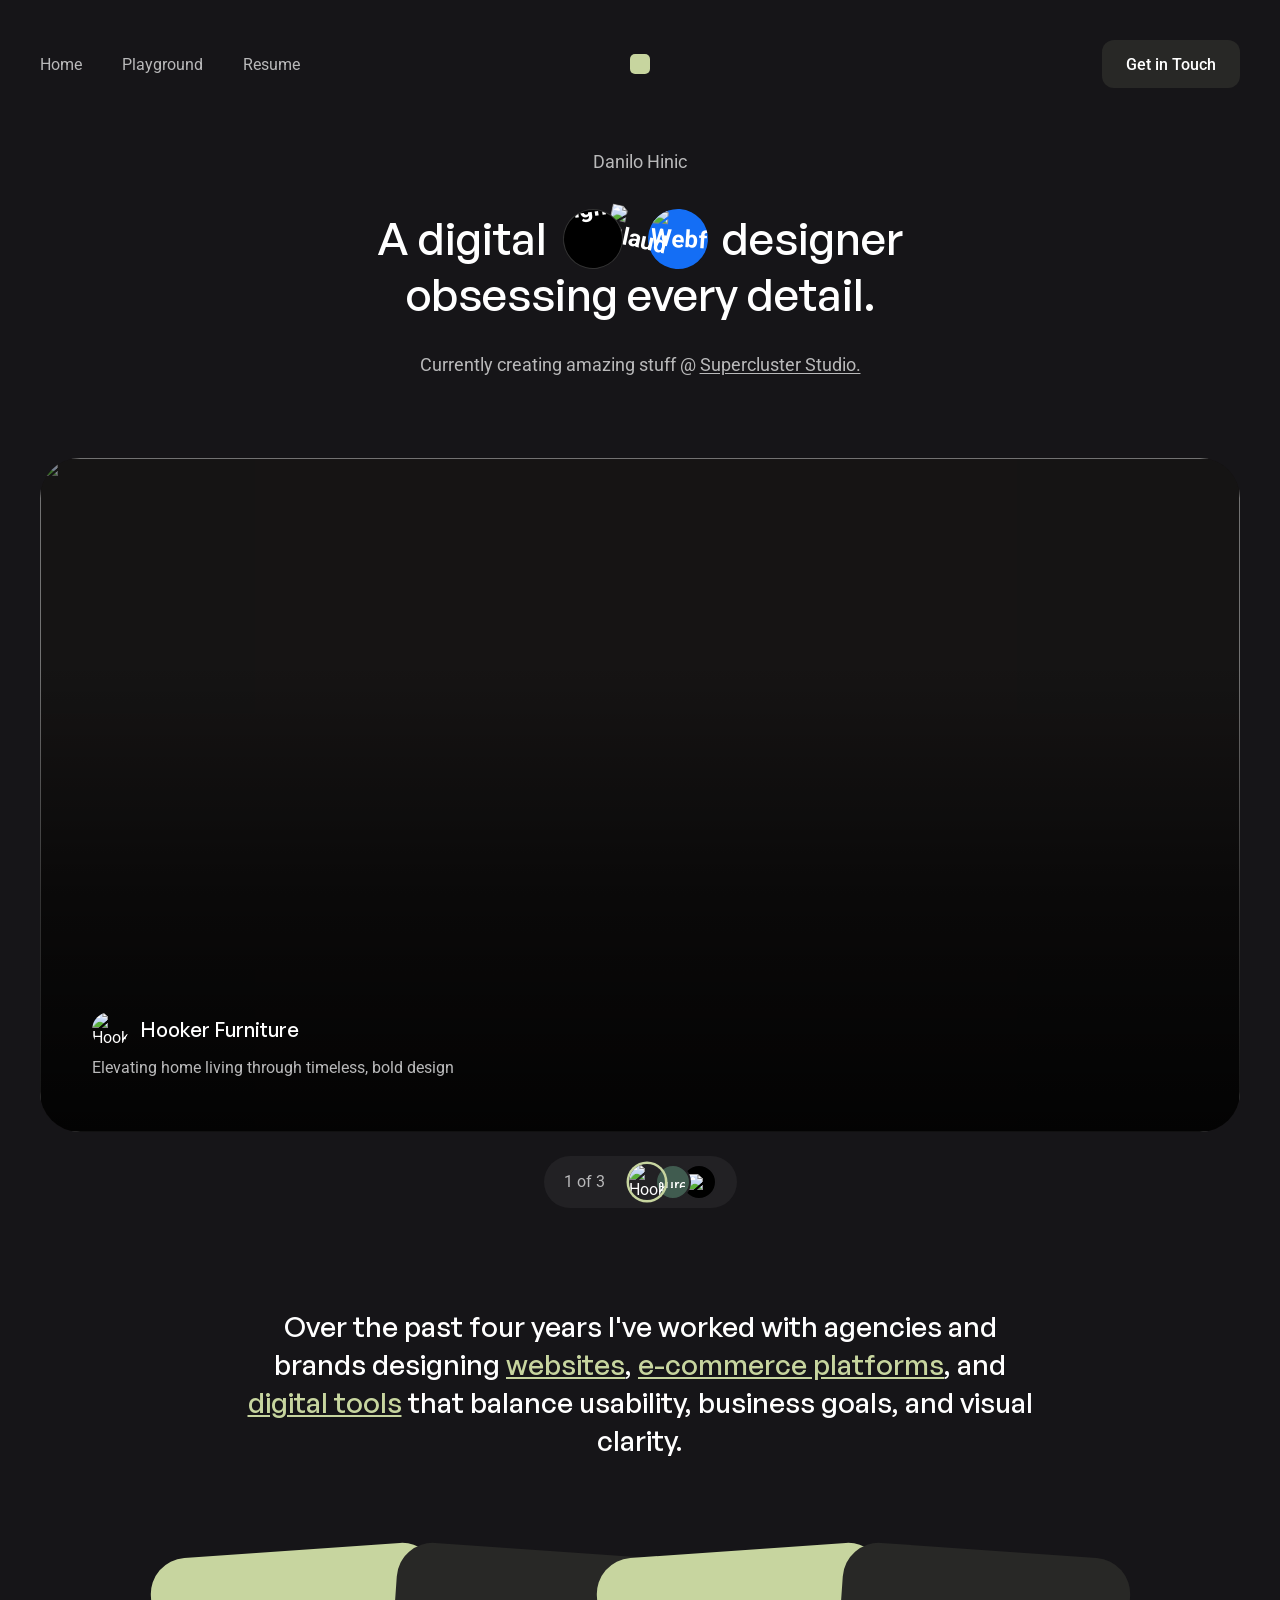
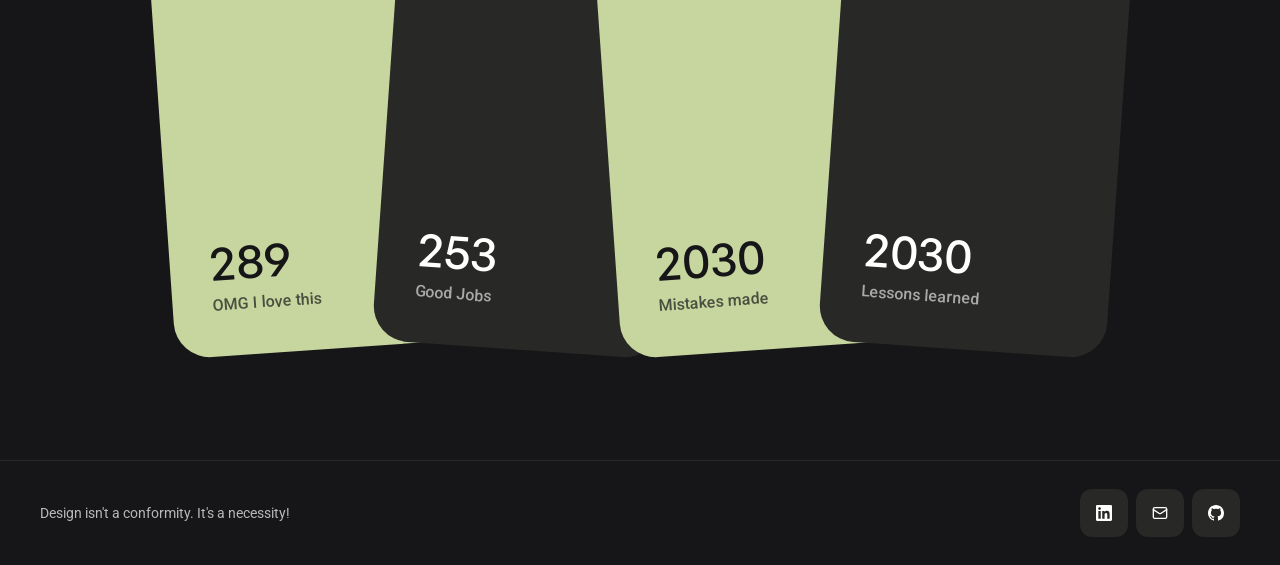
==== index.html @ b40c3ab6 "Footer icons, hero-sub width, playground mobile perf, 3 social links - Footer: LinkedIn, Email, GitH" ====
<!DOCTYPE html>
<html lang="en">
<head>
  <meta charset="UTF-8" />
  <meta name="viewport" content="width=device-width, initial-scale=1.0" />
  <title>Danilo Hinic — Digital Designer</title>

  <!-- SEO -->
  <meta name="description" content="Danilo Hinic is a digital designer obsessing every detail — building websites, e-commerce platforms, and digital tools at Supercluster Studio." />
  <meta name="robots" content="index, follow" />
  <meta name="theme-color" content="#161518" />

  <!-- Open Graph -->
  <meta property="og:type"        content="website" />
  <meta property="og:title"       content="Danilo Hinic — Digital Designer" />
  <meta property="og:description" content="Digital designer obsessing every detail. Websites, e-commerce, and digital tools." />
  <meta property="og:site_name"   content="Danilo Hinic" />

  <!-- Twitter Card -->
  <meta name="twitter:card"        content="summary" />
  <meta name="twitter:title"       content="Danilo Hinic — Digital Designer" />
  <meta name="twitter:description" content="Digital designer obsessing every detail. Websites, e-commerce, and digital tools." />

  <!-- Roboto for body text (General Sans is self-hosted via @font-face in style.css) -->
  <link rel="preconnect" href="https://fonts.googleapis.com" />
  <link rel="preconnect" href="https://fonts.gstatic.com" crossorigin />
  <link href="https://fonts.googleapis.com/css2?family=Roboto:wght@400;500;600&display=swap" rel="stylesheet" />

  <link rel="stylesheet" href="style.css" />

  <!-- Structured data -->
  <script type="application/ld+json">
  {
    "@context": "https://schema.org",
    "@type": "Person",
    "name": "Danilo Hinic",
    "jobTitle": "Digital Designer",
    "worksFor": {
      "@type": "Organization",
      "name": "Supercluster Studio",
      "url": "https://www.supercluster.studio"
    },
    "knowsAbout": ["Web Design", "UX Design", "Figma", "Webflow", "E-commerce Design", "Digital Product Design"]
  }
  </script>
</head>
<body>
  <!-- HEADER -->
  <header class="header">
    <nav class="nav" aria-label="Primary navigation">
      <button class="menu-toggle" id="menuToggle" aria-label="Toggle navigation" aria-expanded="false">
        <span class="menu-toggle-bar"></span>
        <span class="menu-toggle-bar"></span>
        <span class="menu-toggle-bar"></span>
      </button>
      <a href="index.html" class="nav-link active">Home</a>
      <a href="playground.html" class="nav-link">Playground</a>
      <a href="resume.html" class="nav-link">Resume</a>
    </nav>
    <a href="index.html" class="logo-dot"></a>
    <div class="header-right">
      <a href="mailto:danilophinic@gmail.com" class="btn-dark">Get in Touch</a>
    </div>
  </header>

  <!-- Mobile navigation overlay -->
  <div class="mobile-menu" id="mobileMenu">
    <nav class="mobile-menu-nav">
      <a href="index.html" class="mobile-menu-link active">Home</a>
      <a href="playground.html" class="mobile-menu-link">Playground</a>
      <a href="resume.html" class="mobile-menu-link">Resume</a>
    </nav>
  </div>

  <main id="main-content">

  <!-- HERO SECTION -->
  <section class="hero" aria-label="Hero">
    <div class="hero-inner">
      <p class="hero-name">Danilo Hinic</p>

      <h1 class="hero-heading">
        <span class="heading-top">
          <span class="heading-text">A digital</span>
          <div class="heading-icons">
            <!-- Figma: black circle, sprite-cropped logo -->
            <div class="icon-wrap icon-wrap--1">
              <div class="icon-badge icon-badge--figma">
                <div class="icon-inner-figma">
                  <div class="icon-inner-figma-clip">
                    <img src="https://www.figma.com/api/mcp/asset/8a3ac4f1-9124-4194-8d4a-de65bdb5413d" alt="Figma" />
                  </div>
                </div>
              </div>
              <span class="icon-label">Figma</span>
            </div>
            <!-- Claude: no bg, full image -->
            <div class="icon-wrap icon-wrap--2">
              <div class="icon-badge icon-badge--claude">
                <img src="https://www.figma.com/api/mcp/asset/11f05196-8448-41e1-8ff4-094e8f513a45" alt="Claude" />
              </div>
              <span class="icon-label">Claude</span>
            </div>
            <!-- Webflow: blue circle -->
            <div class="icon-wrap icon-wrap--3">
              <div class="icon-badge icon-badge--webflow">
                <div class="icon-inner-webflow">
                  <img src="https://www.figma.com/api/mcp/asset/70642fa6-eb3a-42ee-8e4f-8a32606c12f9" alt="Webflow" />
                </div>
              </div>
              <span class="icon-label">Webflow</span>
            </div>
          </div>
          <span class="heading-text">designer</span>
        </span>
        <span class="heading-bottom">obsessing every detail.</span>
      </h1>

      <p class="hero-sub">
        Currently creating amazing stuff @&nbsp;<a
          href="https://www.supercluster.studio"
          target="_blank"
          rel="noopener noreferrer"
          class="supercluster-link">Supercluster Studio.</a>
      </p>
    </div>
  </section>

  <!-- PROJECTS SECTION -->
  <section class="slider-section" aria-label="Selected projects">
    <h2 class="sr-only">Selected Projects</h2>
    <div class="project-card" id="projectCard">
      <!-- Background image -->
      <div class="card-content">
        <div class="project-card-bg">
          <img src="" alt="" class="project-bg-img" id="cardBgImg" />
        </div>
        <div class="card-gradient"></div>
        <!-- Project info bottom-left -->
        <div class="project-info">
          <div class="project-title-row">
            <div class="project-icon" id="cardIcon"></div>
            <span class="project-title" id="cardTitle"></span>
          </div>
          <p class="project-desc" id="cardDesc"></p>
        </div>
      </div>
      <!-- Custom cursor: green "View Project" pill, follows mouse -->
      <div class="project-cursor" id="projectCursor">View Project</div>
    </div>

    <!-- Slider pill -->
    <div class="slider-controls">
      <div class="slider-pill">
        <span class="slider-count" id="sliderCount">1 of 3</span>
        <div class="slider-avatars">

          <!-- Avatar 1: Hooker Furniture — Frame10 simple img -->
          <div class="avatar-btn avatar-btn--frame active" data-index="0" role="button" tabindex="0">
            <div class="avatar-circle avatar-circle--frame">
              <img src="https://www.figma.com/api/mcp/asset/4b7d0ec7-4a7d-45bc-a7de-c03e9b9649d6" alt="Hooker" />
            </div>
            <span class="avatar-label">Hooker Furniture</span>
          </div>

          <!-- Avatar 2: Laurel Wealth Planning — green badge + sprite crop -->
          <div class="avatar-btn avatar-btn--laurel" data-index="1" role="button" tabindex="0">
            <div class="avatar-circle avatar-circle--laurel">
              <div class="avatar-inner-laurel">
                <div class="avatar-crop-laurel">
                  <img src="https://www.figma.com/api/mcp/asset/6e5bbd7c-7f70-4e46-ab62-8fdab9bc2001" alt="Laurel" />
                </div>
              </div>
            </div>
            <span class="avatar-label">Laurel Wealth Planning</span>
          </div>

          <!-- Avatar 3: Supercluster Studio — dark badge + sprite -->
          <div class="avatar-btn avatar-btn--sc" data-index="2" role="button" tabindex="0">
            <div class="avatar-circle avatar-circle--sc">
              <div class="avatar-inner-sc">
                <div class="avatar-crop-sc">
                  <img src="https://www.figma.com/api/mcp/asset/8ce9105c-1697-456e-a8ab-79893b0df028" alt="Supercluster" />
                </div>
              </div>
            </div>
            <span class="avatar-label">Supercluster Studio</span>
          </div>

        </div>
      </div>
    </div>
  </section>

  <!-- ABOUT / METRICS SECTION -->
  <section class="about-section" aria-label="About and metrics">
    <h2 class="sr-only">About</h2>
    <p class="about-text">
      Over the past four years I've worked with <span class="about-white">agencies</span> and brands designing
      <span class="about-green underline-link gif-trigger" data-gif="https://picsum.photos/seed/websites/440/300">websites</span>,
      <span class="about-green underline-link gif-trigger" data-gif="https://picsum.photos/seed/ecommerce/440/300">e-commerce platforms</span>, and
      <span class="about-green underline-link gif-trigger" data-gif="https://picsum.photos/seed/digitaltools/440/300">digital tools</span>
      that balance usability, business goals, and visual clarity.
    </p>

    <div class="metrics">
      <div class="metric-wrap metric-wrap--tilt-left">
        <div class="metric metric--green">
          <p class="metric-number">289</p>
          <p class="metric-label">OMG I love this</p>
        </div>
      </div>
      <div class="metric-wrap metric-wrap--tilt-right">
        <div class="metric metric--dark">
          <p class="metric-number">253</p>
          <p class="metric-label">Good Jobs</p>
        </div>
      </div>
      <div class="metric-wrap metric-wrap--tilt-left">
        <div class="metric metric--green">
          <p class="metric-number">2030</p>
          <p class="metric-label">Mistakes made</p>
        </div>
      </div>
      <div class="metric-wrap metric-wrap--tilt-right">
        <div class="metric metric--dark">
          <p class="metric-number">2030</p>
          <p class="metric-label">Lessons learned</p>
        </div>
      </div>
    </div>
  </section>

  </main><!-- /#main-content -->

  <!-- FOOTER -->
  <footer class="footer">
    <p class="footer-copy">Design isn't a conformity. It's a necessity!</p>
    <div class="footer-links">
      <a href="https://www.linkedin.com/in/danilo-hinic-739a11177/" target="_blank" rel="noopener noreferrer" class="footer-icon-link" aria-label="LinkedIn">
        <svg width="16" height="16" viewBox="0 0 24 24" fill="currentColor" aria-hidden="true"><path d="M20.447 20.452h-3.554v-5.569c0-1.328-.027-3.037-1.852-3.037-1.853 0-2.136 1.445-2.136 2.939v5.667H9.351V9h3.414v1.561h.046c.477-.9 1.637-1.85 3.37-1.85 3.601 0 4.267 2.37 4.267 5.455v6.286zM5.337 7.433c-1.144 0-2.063-.926-2.063-2.065 0-1.138.92-2.063 2.063-2.063 1.14 0 2.064.925 2.064 2.063 0 1.139-.925 2.065-2.064 2.065zm1.782 13.019H3.555V9h3.564v11.452zM22.225 0H1.771C.792 0 0 .774 0 1.729v20.542C0 23.227.792 24 1.771 24h20.451C23.2 24 24 23.227 24 22.271V1.729C24 .774 23.2 0 22.222 0h.003z"/></svg>
      </a>
      <a href="mailto:danilophinic@gmail.com" class="footer-icon-link" aria-label="Email">
        <svg width="16" height="16" viewBox="0 0 24 24" fill="none" stroke="currentColor" stroke-width="2" stroke-linecap="round" stroke-linejoin="round" aria-hidden="true"><rect x="2" y="4" width="20" height="16" rx="2"/><path d="m22 7-8.97 5.7a1.94 1.94 0 0 1-2.06 0L2 7"/></svg>
      </a>
      <a href="https://github.com/danilotools" target="_blank" rel="noopener noreferrer" class="footer-icon-link" aria-label="GitHub">
        <svg width="16" height="16" viewBox="0 0 24 24" fill="currentColor" aria-hidden="true"><path d="M12 0C5.37 0 0 5.37 0 12c0 5.31 3.435 9.795 8.205 11.385.6.105.825-.255.825-.57 0-.285-.015-1.23-.015-2.235-3.015.555-3.795-.735-4.035-1.41-.135-.345-.72-1.41-1.23-1.695-.42-.225-1.02-.78-.015-.795.945-.015 1.62.87 1.845 1.23 1.08 1.815 2.805 1.305 3.495.99.105-.78.42-1.305.765-1.605-2.67-.3-5.46-1.335-5.46-5.925 0-1.305.465-2.385 1.23-3.225-.12-.3-.54-1.53.12-3.18 0 0 1.005-.315 3.3 1.23.96-.27 1.98-.405 3-.405s2.04.135 3 .405c2.295-1.56 3.3-1.23 3.3-1.23.66 1.65.24 2.88.12 3.18.765.84 1.23 1.905 1.23 3.225 0 4.605-2.805 5.625-5.475 5.925.435.375.81 1.095.81 2.22 0 1.605-.015 2.895-.015 3.3 0 .315.225.69.825.57A12.02 12.02 0 0 0 24 12c0-6.63-5.37-12-12-12z"/></svg>
      </a>
    </div>
  </footer>

  <!-- GIF cursor follower (shared across all underlined triggers) -->
  <div class="gif-follower" id="gifFollower">
    <img id="gifImg" src="" alt="" />
  </div>

  <!-- Page transition overlay -->
  <div id="page-transition">
    <div class="transition-box"></div>
  </div>

  <script src="main.js"></script>
  <script src="transition.js"></script>
</body>
</html>
---- style.css ----
/* ── Self-hosted General Sans (variable font — covers all weights) ── */
@font-face {
  font-family: 'General Sans';
  src: url('./fonts/GeneralSans-Variable.woff2') format('woff2'),
       url('./fonts/GeneralSans-Variable.woff')  format('woff');
  font-weight: 100 900;
  font-style: normal;
  font-display: swap;
}
@font-face {
  font-family: 'General Sans';
  src: url('./fonts/GeneralSans-VariableItalic.woff2') format('woff2'),
       url('./fonts/GeneralSans-VariableItalic.woff')  format('woff');
  font-weight: 100 900;
  font-style: italic;
  font-display: swap;
}

/* ── Google Fonts: Roboto for body text ── */
@import url('https://fonts.googleapis.com/css2?family=Roboto:wght@400;500;600&display=swap');

/* ── Reset & Base ── */
*, *::before, *::after { box-sizing: border-box; margin: 0; padding: 0; }

/* ── Screen-reader only (visually hidden but accessible + indexed) ── */
.sr-only {
  position: absolute;
  width: 1px; height: 1px;
  padding: 0; margin: -1px;
  overflow: hidden;
  clip: rect(0, 0, 0, 0);
  white-space: nowrap;
  border: 0;
}

:root {
  --black: #161518;
  --white: #ffffff;
  --green: #c7d59f;
  --dark-card: #282826;
  --muted: #b9b9ba;
  --content-width: 1200px;
  /* auto-centers 1200px content; collapses to 20px on small viewports */
  --side-pad: clamp(20px, calc((100vw - var(--content-width)) / 2), 500px);
}

html, body {
  background: var(--black);
  color: var(--white);
  font-family: 'Roboto', sans-serif;
  min-height: 100vh;
  overflow-x: hidden;
}

/* ── HEADER ── */
.header {
  display: grid;
  grid-template-columns: 1fr auto 1fr;
  align-items: center;
  padding: 40px var(--side-pad);
}

.nav {
  display: flex;
  gap: 40px;
  align-items: center;
}

.nav-link {
  color: var(--muted);
  font-size: 16px;
  font-weight: 400;
  text-decoration: none;
  transition: color 0.2s;
}
.nav-link:hover { color: var(--white); }

.logo-dot {
  width: 20px;
  height: 20px;
  background: var(--green);
  border-radius: 5px;
  flex-shrink: 0;
  cursor: pointer;
  transform-origin: center;
  display: block;        /* works whether div or <a> */
  text-decoration: none; /* reset if used as <a> */
}
.logo-dot:hover {
  animation: box-jump 0.85s cubic-bezier(0.25, 1, 0.5, 1) forwards;
}

.header-right {
  display: flex;
  justify-content: flex-end;
}

.btn-dark {
  background: var(--dark-card);
  color: var(--white);
  border: none;
  border-radius: 12px;
  padding: 12px 24px;
  height: 48px;
  font-family: 'Roboto', sans-serif;
  font-size: 16px;
  font-weight: 500;
  cursor: pointer;
  white-space: nowrap;
  transition: background 0.2s;
}
.btn-dark:hover { background: #333330; }

/* ── HERO ── */
.hero {
  display: flex;
  flex-direction: column;
  align-items: center;
  padding: 20px var(--side-pad) 80px;
}

.hero-inner {
  display: flex;
  flex-direction: column;
  gap: 28px;
  align-items: center;
  width: 100%;
  max-width: var(--content-width);
}

.hero-name {
  color: var(--muted);
  font-size: 18px;
  font-weight: 400;
  text-align: center;
  line-height: 1.5;
}

.hero-heading {
  display: flex;
  flex-direction: column;
  align-items: center;
  width: 100%;
  padding-bottom: 4px;
}

.heading-top {
  display: flex;
  align-items: center;
  gap: 12px;
  justify-content: center;
  margin-bottom: -4px;
  position: relative;
  z-index: 2; /* sits above .heading-bottom so icon labels are never buried */
}

.heading-text {
  font-family: 'General Sans', 'DM Sans', 'Inter', sans-serif;
  font-size: clamp(28px, 3.5vw, 64px);
  font-weight: 500;
  line-height: 1.1;
  color: var(--white);
  white-space: nowrap;
}

.heading-bottom {
  font-family: 'General Sans', 'DM Sans', 'Inter', sans-serif;
  font-size: clamp(28px, 3.5vw, 64px);
  font-weight: 500;
  line-height: 1.1;
  color: var(--white);
  text-align: center;
  width: 100%;
}

/* ── Icon badges ── */
.heading-icons {
  display: flex;
  align-items: center;
  padding-right: 25.6px;
  position: relative;
  z-index: 30; /* sits above heading text so labels are never buried */
}

.icon-wrap {
  display: flex;
  align-items: center;
  justify-content: center;
  flex-shrink: 0;
  position: relative;
  cursor: pointer;
}

.icon-wrap--1 { width: 67.7px; height: 67.7px; margin-right: -25.6px; z-index: 3; }
.icon-wrap--2 { width: 71.1px; height: 71.1px; margin-right: -25.6px; z-index: 2; }
.icon-wrap--3 { width: 64px;   height: 64px;   margin-right: -25.6px; z-index: 1; }
.icon-wrap:hover { z-index: 100; }

/* Label below icon */
.icon-label {
  position: absolute;
  top: calc(100% + 8px);
  left: 50%;
  transform: translateX(-50%) translateY(-4px);
  background: var(--white);
  color: var(--black);
  border-radius: 20px;
  padding: 5px 13px;
  font-family: 'Roboto', sans-serif;
  font-size: 13px;
  font-weight: 500;
  white-space: nowrap;
  opacity: 0;
  pointer-events: none;
  transition: opacity 0.21s ease, transform 0.21s ease;
  box-shadow: 0 4px 16px rgba(0,0,0,0.35);
  z-index: 200;
}
.icon-wrap:hover .icon-label {
  opacity: 1;
  transform: translateX(-50%) translateY(0);
}

/* Base badge */
.icon-badge {
  width: 60px;
  height: 60px;
  border-radius: 34.3px;
  position: relative;
  flex-shrink: 0;
  transition: transform 0.23s ease;
}

/* Figma — black circle, border, sprite-cropped logo */
.icon-badge--figma {
  background: #000;
  border: 0.8px solid rgba(255,255,255,0.2);
  overflow: hidden;
  transform: rotate(-8deg);
}
.icon-wrap--1:hover .icon-badge--figma { transform: rotate(-8deg) scale(1.15); }

.icon-inner-figma {
  position: absolute;
  left: 2.37px;
  top: 2.37px;
  width: 55.217px;
  height: 55.217px;
  overflow: hidden;
  pointer-events: none;
}
.icon-inner-figma-clip {
  position: absolute;
  inset: 0;
  overflow: hidden;
}
.icon-inner-figma-clip img {
  position: absolute;
  left: -33.33%;
  top: -33.33%;
  width: 166.67%;
  height: 166.67%;
  max-width: none;
}

/* Claude — no background, full image */
.icon-badge--claude {
  transform: rotate(12deg);
}
.icon-wrap--2:hover .icon-badge--claude { transform: rotate(12deg) scale(1.15); }

.icon-badge--claude img {
  position: absolute;
  display: block;
  width: 100%;
  height: 100%;
  max-width: none;
}

/* Webflow — blue circle, image covers */
.icon-badge--webflow {
  background: #146ef5;
  overflow: hidden;
  transform: rotate(4deg);
}
.icon-wrap--3:hover .icon-badge--webflow { transform: rotate(4deg) scale(1.15); }

.icon-inner-webflow {
  position: absolute;
  left: 2.67px;
  top: 0.05px;
  width: 60px;
  height: 60px;
}
.icon-inner-webflow img {
  position: absolute;
  inset: 0;
  width: 100%;
  height: 100%;
  object-fit: cover;
  max-width: none;
  pointer-events: none;
}

/* ── Custom I-beam cursors ──
   Green over white text, white over the underlined green spans
─────────────────────────────────────────── */
:root {
  --cursor-green: url("data:image/svg+xml,%3Csvg xmlns='http://www.w3.org/2000/svg' width='12' height='20'%3E%3Cline x1='2' y1='1' x2='10' y2='1' stroke='%23c7d59f' stroke-width='2' stroke-linecap='round'/%3E%3Cline x1='6' y1='1' x2='6' y2='19' stroke='%23c7d59f' stroke-width='2'/%3E%3Cline x1='2' y1='19' x2='10' y2='19' stroke='%23c7d59f' stroke-width='2' stroke-linecap='round'/%3E%3C/svg%3E") 6 10, text;
  --cursor-white: url("data:image/svg+xml,%3Csvg xmlns='http://www.w3.org/2000/svg' width='12' height='20'%3E%3Cline x1='2' y1='1' x2='10' y2='1' stroke='%23ffffff' stroke-width='2' stroke-linecap='round'/%3E%3Cline x1='6' y1='1' x2='6' y2='19' stroke='%23ffffff' stroke-width='2'/%3E%3Cline x1='2' y1='19' x2='10' y2='19' stroke='%23ffffff' stroke-width='2' stroke-linecap='round'/%3E%3C/svg%3E") 6 10, text;
}

/* Green I-beam on all white text in hero + about sections */
.hero-name,
.heading-text,
.heading-bottom,
.hero-sub,
.about-text {
  cursor: var(--cursor-green);
}

/* White I-beam on the underlined green spans */
.about-green,
.gif-trigger {
  cursor: var(--cursor-white);
}

/* ── Hero subtitle / Supercluster link ── */
.hero-sub {
  color: var(--muted);
  font-size: 18px;
  font-weight: 400;
  text-align: center;
  line-height: 1.5;
}

.supercluster-link {
  color: var(--muted);
  text-decoration: underline;
  text-underline-offset: 2px;
  transition: color 0.2s;
}
.supercluster-link:hover { color: var(--white); }

.underline-link,
a.underline-link {
  color: inherit;
  text-decoration: underline;
  text-underline-offset: 2px;
}

/* ── SLIDER SECTION ── */
.slider-section {
  display: flex;
  flex-direction: column;
  gap: 24px;
  align-items: center;
  padding: 0 var(--side-pad);
}

/* Project card */
.project-card {
  width: 100%;
  max-width: var(--content-width);
  height: clamp(320px, 56vw, 674px);
  border-radius: 40px;
  overflow: hidden;
  background: #161414;
  position: relative;
  flex-shrink: 0;
  cursor: none;
}

.card-content {
  position: absolute;
  inset: 0;
  transition: opacity 0.25s ease;
}
.project-card.is-switching .card-content { opacity: 0; }

.project-card-bg {
  position: absolute;
  inset: 0;
}

.project-bg-img {
  width: 100%;
  height: 100%;
  object-fit: cover;
  opacity: 0.55;
}

/* Dark gradient so bottom text is always readable */
.card-gradient {
  position: absolute;
  inset: 0;
  background: linear-gradient(
    to bottom,
    transparent 30%,
    rgba(0, 0, 0, 0.55) 65%,
    rgba(0, 0, 0, 0.85) 100%
  );
  pointer-events: none;
}

/* Custom cursor — green "View Project" pill */
.project-cursor {
  position: absolute;
  pointer-events: none;
  opacity: 0;
  transform: translate(-50%, -50%);
  transition: opacity 0.3s ease;
  z-index: 20;
  top: 0;
  left: 0;
  background: #c7d59f;
  color: #161518;
  border-radius: 100px;
  padding: 7px 16px;
  font-family: 'Roboto', sans-serif;
  font-size: 13px;
  font-weight: 600;
  white-space: nowrap;
  line-height: 1;
  letter-spacing: 0.01em;
  -webkit-font-smoothing: antialiased;
}
.project-card:hover .project-cursor {
  opacity: 1;
}

/* ── GIF cursor follower ── */
.gif-follower {
  position: fixed;
  top: 0;
  left: 0;
  width: 240px;
  aspect-ratio: 16 / 10;
  border-radius: 14px;
  overflow: hidden;
  pointer-events: none;
  opacity: 0;
  transform: translate(20px, 20px) scale(0.9);
  transition: opacity 0.2s ease, transform 0.2s ease;
  z-index: 9999;
  box-shadow: 0 8px 32px rgba(0, 0, 0, 0.5);
}
.gif-follower.visible {
  opacity: 1;
  transform: translate(20px, 20px) scale(1);
}
.gif-follower img {
  width: 100%;
  height: 100%;
  object-fit: cover;
  display: block;
}


/* Project info */
.project-info {
  position: absolute;
  bottom: 52px;
  left: 52px;
  width: 469px;
  display: flex;
  flex-direction: column;
  gap: 8px;
}

.project-title-row {
  display: flex;
  align-items: center;
  gap: 12px;
}

/* Card icon — base 36x36 circle */
.project-icon {
  width: 36px;
  height: 36px;
  border-radius: 24px;
  display: flex;
  align-items: center;
  justify-content: center;
  flex-shrink: 0;
  overflow: hidden;
  position: relative;
}

/* Frame (Hooker) — plain avatar image */
.project-icon.icon--frame {
  background: transparent;
}
.project-icon.icon--frame img {
  width: 100%;
  height: 100%;
  object-fit: cover;
  display: block;
}

/* Laurel — green bg, sprite crop matching Figma */
.project-icon.icon--laurel {
  background: #405b4f;
  padding: 4px;
}
.card-icon-inner-laurel {
  width: 27px;
  height: 12px;
  position: relative;
  overflow: hidden;
  flex-shrink: 0;
}
.card-icon-inner-laurel img {
  position: absolute;
  height: 400%;
  left: -51.28%;
  top: -152.94%;
  width: 202.56%;
  max-width: none;
  pointer-events: none;
}

/* Supercluster — dark bg, sprite crop matching Figma */
.project-icon.icon--sc {
  background: #000;
  padding: 4px;
}
.card-icon-inner-sc {
  width: 23px;
  height: 16px;
  position: relative;
  overflow: hidden;
  flex-shrink: 0;
}
.card-icon-inner-sc img {
  position: absolute;
  height: 100%;
  left: 0;
  top: 0;
  width: 113.79%;
  max-width: none;
  pointer-events: none;
}

.project-title {
  font-family: 'General Sans', 'DM Sans', 'Inter', sans-serif;
  font-size: 20px;
  font-weight: 500;
  color: var(--white);
  line-height: 1.1;
  white-space: nowrap;
}

.project-desc {
  color: var(--muted);
  font-size: 16px;
  font-weight: 400;
  line-height: 1.5;
}

/* ── Slider controls ── */
.slider-controls {
  display: flex;
  align-items: center;
  justify-content: center;
  width: 100%;
}

.slider-pill {
  background: #222124;
  border-radius: 2000px;
  padding: 8px 20px;
  display: flex;
  align-items: center;
  gap: 24px;
}

.slider-count {
  color: var(--muted);
  font-size: 16px;
  font-weight: 400;
  white-space: nowrap;
  line-height: 1.5;
  min-width: 38px;
}

/* Avatar stack */
.slider-avatars {
  display: flex;
  align-items: center;
  padding-right: 10px;
  position: relative;
}

.avatar-btn {
  position: relative;
  cursor: pointer;
  margin-right: -10px;
  flex-shrink: 0;
}

/* Z-index stack — fixed order */
.avatar-btn:nth-child(1) { z-index: 3; }
.avatar-btn:nth-child(2) { z-index: 2; }
.avatar-btn:nth-child(3) { z-index: 1; }

/* Active: bring to front + green ring */
.avatar-btn.active { z-index: 5; }
.avatar-btn.active .avatar-circle {
  box-shadow: 0 0 0 2.5px var(--green);
}

/* Hover: bring to front so label isn't clipped */
.avatar-btn:hover { z-index: 6; }

/* Hover label — appears BELOW the avatar */
.avatar-label {
  position: absolute;
  top: calc(100% + 8px);
  left: 50%;
  transform: translateX(-50%) translateY(-4px);
  background: var(--white);
  color: var(--black);
  border-radius: 20px;
  padding: 5px 13px;
  font-family: 'Roboto', sans-serif;
  font-size: 13px;
  font-weight: 500;
  white-space: nowrap;
  opacity: 0;
  pointer-events: none;
  transition: opacity 0.18s ease, transform 0.18s ease;
  box-shadow: 0 4px 16px rgba(0,0,0,0.35);
  z-index: 10;
}
.avatar-btn:hover .avatar-label {
  opacity: 1;
  transform: translateX(-50%) translateY(0);
}

/* Make sure slider-controls doesn't clip the labels */
.slider-controls,
.slider-pill,
.slider-avatars {
  overflow: visible;
}

/* Avatar circle base */
.avatar-circle {
  width: 36px;
  height: 36px;
  border-radius: 50%;
  overflow: hidden;
  display: flex;
  align-items: center;
  justify-content: center;
  position: relative;
  transition: box-shadow 0.2s ease;
}

/* Frame10 (Hooker) — plain img */
.avatar-circle--frame img {
  width: 100%;
  height: 100%;
  object-fit: cover;
  display: block;
}

/* Laurel — green bg, border, sprite crop */
.avatar-circle--laurel {
  background: #405b4f;
  border: 2px solid #222124;
  padding: 4px;
}
.avatar-inner-laurel {
  width: 100%;
  height: 100%;
  display: flex;
  align-items: center;
  justify-content: center;
}
/* 25x11px visible window, same crop as Figma */
.avatar-crop-laurel {
  width: 25px;
  height: 11px;
  position: relative;
  overflow: hidden;
  flex-shrink: 0;
}
.avatar-crop-laurel img {
  position: absolute;
  height: 400%;
  left: -51.28%;
  top: -152.94%;
  width: 202.56%;
  max-width: none;
  pointer-events: none;
}

/* Supercluster — dark bg, border, sprite */
.avatar-circle--sc {
  background: #000;
  border: 2px solid #222124;
  padding: 4px;
}
.avatar-inner-sc {
  width: 100%;
  height: 100%;
  display: flex;
  align-items: center;
  justify-content: center;
}
/* 23x16px window, same as Figma */
.avatar-crop-sc {
  width: 23px;
  height: 16px;
  position: relative;
  overflow: hidden;
  flex-shrink: 0;
}
.avatar-crop-sc img {
  position: absolute;
  height: 100%;
  left: 0;
  top: 0;
  width: 113.79%;
  max-width: none;
  pointer-events: none;
}

/* ── ABOUT SECTION ── */
.about-section {
  display: flex;
  flex-direction: column;
  gap: 80px;
  align-items: center;
  padding: 100px var(--side-pad);
}

.about-text {
  font-family: 'General Sans', 'DM Sans', 'Inter', sans-serif;
  font-size: clamp(20px, 2.2vw, 32px);
  font-weight: 500;
  line-height: 1.35;
  color: var(--white);
  text-align: center;
  width: min(794px, 100%);
  /* entrance — triggered by JS */
  opacity: 0;
  transform: translateY(28px);
  transition: opacity 1s var(--ease-out-expo), transform 1s var(--ease-out-expo);
}
.about-text.in-view {
  opacity: 1;
  transform: translateY(0);
}

.about-white { color: var(--white); }

.about-green {
  color: var(--green);
  text-decoration: underline;
  text-underline-offset: 2px;
}

/* ── METRICS ── */
.metrics {
  display: flex;
  align-items: center;
  justify-content: center;
  padding-right: 92px;
  position: relative;
}

.metric-wrap {
  display: flex;
  align-items: center;
  justify-content: center;
  width: 315px;
  height: 420px;
  margin-right: -92px;
  flex-shrink: 0;
}

/* Static tilt per card type */
.metric-wrap--tilt-left  .metric { transform: rotate(-4deg) translateY(0); }
.metric-wrap--tilt-right .metric { transform: rotate(4deg)  translateY(0); }

.metric {
  width: 288px;
  height: 400px;
  border-radius: 36px;
  display: flex;
  flex-direction: column;
  gap: 8px;
  align-items: flex-start;
  justify-content: flex-end;
  padding: 40px;
  /* pre-entrance state — JS adds .in-view to trigger the transition */
  opacity: 0;
  transition: opacity 0.7s ease, transform 0.7s ease;
}

/* Entrance: simple fade-up, no rotation change */
.metric-wrap--tilt-left.in-view  .metric { opacity: 1; transform: rotate(-4deg) translateY(0); }
.metric-wrap--tilt-right.in-view .metric { opacity: 1; transform: rotate(4deg)  translateY(0); }

/* Pre-entrance offset — overrides the tilt rule above until in-view */
.metric-wrap--tilt-left:not(.in-view)  .metric { transform: rotate(-4deg) translateY(32px); }
.metric-wrap--tilt-right:not(.in-view) .metric { transform: rotate(4deg)  translateY(32px); }

.metric--green { background: var(--green); }
.metric--dark  { background: var(--dark-card); }

.metric-number {
  font-family: 'General Sans', 'DM Sans', 'Inter', sans-serif;
  font-size: 48px;
  font-weight: 500;
  line-height: 1;
  width: 100%;
}

.metric--green .metric-number { color: var(--black); }
.metric--dark  .metric-number { color: var(--white); }

.metric-label {
  font-family: 'Roboto', sans-serif;
  font-size: 16px;
  font-weight: 500;
  line-height: 1.4;
  width: 100%;
}

.metric--green .metric-label { color: rgba(22,21,24,0.7); }
.metric--dark  .metric-label { color: rgba(255,255,255,0.6); }

/* ─────────────────────────────────────────────
   Entrance animations  (all durations ×1.5)
───────────────────────────────────────────── */
@keyframes fade-down {
  from { opacity: 0; transform: translateY(-18px); }
  to   { opacity: 1; transform: translateY(0); }
}

@keyframes fade-up {
  from { opacity: 0; transform: translateY(28px); }
  to   { opacity: 1; transform: translateY(0); }
}

:root { --ease-out-expo: cubic-bezier(0.16, 1, 0.3, 1); }

.header        { animation: fade-down 0.98s var(--ease-out-expo) both; }
.hero-name     { animation: fade-up   0.9s  var(--ease-out-expo) 0.12s both; }
.heading-top   { animation: fade-up   0.98s var(--ease-out-expo) 0.27s both; }
.heading-bottom{ animation: fade-up   0.98s var(--ease-out-expo) 0.42s both; }
.hero-sub      { animation: fade-up   0.9s  var(--ease-out-expo) 0.57s both; }
.slider-section{ animation: fade-up   1.1s  var(--ease-out-expo) 0.75s both; }


/* ─────────────────────────────────────────────
   CTA Section
───────────────────────────────────────────── */
.cta-section {
  padding: 120px var(--side-pad) 100px;
  display: flex;
  flex-direction: column;
  align-items: center;
  gap: 28px;
  /* entrance state — JS adds .in-view */
  opacity: 0;
  transform: translateY(40px);
  transition: opacity 1s var(--ease-out-expo), transform 1s var(--ease-out-expo);
}
.cta-section.in-view {
  opacity: 1;
  transform: translateY(0);
}

.cta-label {
  font-family: 'Roboto', sans-serif;
  font-size: 14px;
  font-weight: 500;
  letter-spacing: 0.12em;
  text-transform: uppercase;
  color: var(--muted);
}

.cta-btn {
  display: flex;
  align-items: center;
  justify-content: space-between;
  width: 100%;
  max-width: var(--content-width);
  padding: 32px 40px;
  border-radius: 100px;
  border: 1px solid rgba(255, 255, 255, 0.18);
  background: transparent;
  color: var(--white);
  text-decoration: none;
  cursor: pointer;
  transition: background 0.35s var(--ease-out-expo),
              border-color 0.35s var(--ease-out-expo),
              color 0.35s var(--ease-out-expo);
}
.cta-btn:hover {
  background: var(--green);
  border-color: transparent;
  color: var(--black);
}

.cta-btn-text {
  font-family: 'General Sans', 'DM Sans', 'Inter', sans-serif;
  font-size: clamp(32px, 5vw, 72px);
  font-weight: 500;
  line-height: 1;
  letter-spacing: -0.02em;
}

.cta-btn-icon {
  display: flex;
  align-items: center;
  justify-content: center;
  flex-shrink: 0;
  width: 56px;
  height: 56px;
  border-radius: 50%;
  border: 1px solid currentColor;
  transition: transform 0.35s var(--ease-out-expo);
}
.cta-btn:hover .cta-btn-icon {
  transform: rotate(45deg);
}
.cta-btn-icon svg {
  width: 24px;
  height: 24px;
}

/* ─────────────────────────────────────────────
   Footer
───────────────────────────────────────────── */
.footer {
  display: flex;
  align-items: center;
  justify-content: space-between;
  padding: 28px var(--side-pad);
  border-top: 1px solid rgba(255, 255, 255, 0.08);
  gap: 24px;
}

.footer-copy {
  font-family: 'Roboto', sans-serif;
  font-size: 14px;
  color: var(--muted);
}

.footer-links {
  display: flex;
  align-items: center;
  gap: 8px;
}

.footer-icon-link {
  display: flex;
  align-items: center;
  justify-content: center;
  width: 48px;
  height: 48px;
  border-radius: 12px;
  background: var(--dark-card);
  color: var(--white);
  text-decoration: none;
  border: none;
  flex-shrink: 0;
  transition: background 0.2s;
}
.footer-icon-link:hover { background: #333330; }

/* ─────────────────────────────────────────────
   Mobile hamburger menu
───────────────────────────────────────────── */
.menu-toggle {
  display: none;
  flex-direction: column;
  justify-content: center;
  gap: 5px;
  background: none;
  border: none;
  cursor: pointer;
  padding: 6px;
  border-radius: 8px;
  flex-shrink: 0;
}
.menu-toggle-bar {
  display: block;
  width: 22px;
  height: 2px;
  background: var(--white);
  border-radius: 2px;
  transition: transform 0.35s cubic-bezier(0.16, 1, 0.3, 1),
              opacity 0.25s ease;
  transform-origin: center;
}
.menu-toggle.is-open .menu-toggle-bar:nth-child(1) {
  transform: translateY(7px) rotate(45deg);
}
.menu-toggle.is-open .menu-toggle-bar:nth-child(2) {
  opacity: 0;
  transform: scaleX(0);
}
.menu-toggle.is-open .menu-toggle-bar:nth-child(3) {
  transform: translateY(-7px) rotate(-45deg);
}

/* Full-screen mobile menu overlay */
.mobile-menu {
  position: fixed;
  inset: 0;
  background: var(--black);
  z-index: 800;
  display: flex;
  flex-direction: column;
  justify-content: center;
  padding: 48px 40px;
  opacity: 0;
  visibility: hidden;
  transform: translateY(-10px);
  transition: opacity 0.32s cubic-bezier(0.16, 1, 0.3, 1),
              transform 0.32s cubic-bezier(0.16, 1, 0.3, 1),
              visibility 0.32s;
  pointer-events: none;
}
.mobile-menu.is-open {
  opacity: 1;
  visibility: visible;
  transform: translateY(0);
  pointer-events: all;
}
.mobile-menu-nav {
  display: flex;
  flex-direction: column;
  gap: 0;
}
.mobile-menu-link {
  font-family: 'General Sans', 'DM Sans', 'Inter', sans-serif;
  font-size: clamp(40px, 12vw, 64px);
  font-weight: 500;
  color: var(--muted);
  text-decoration: none;
  padding: 18px 0;
  border-bottom: 1px solid rgba(255, 255, 255, 0.07);
  display: block;
  opacity: 0;
  transform: translateX(-20px);
  transition: color 0.2s,
              opacity 0.35s cubic-bezier(0.16, 1, 0.3, 1),
              transform 0.35s cubic-bezier(0.16, 1, 0.3, 1);
}
.mobile-menu-link:last-child { border-bottom: none; }
.mobile-menu-link:hover,
.mobile-menu-link.active { color: var(--white); }
.mobile-menu.is-open .mobile-menu-link {
  opacity: 1;
  transform: translateX(0);
}
.mobile-menu.is-open .mobile-menu-link:nth-child(1) { transition-delay: 0.08s; }
.mobile-menu.is-open .mobile-menu-link:nth-child(2) { transition-delay: 0.14s; }
.mobile-menu.is-open .mobile-menu-link:nth-child(3) { transition-delay: 0.20s; }

/* Always hide on desktop */
@media (min-width: 769px) {
  .mobile-menu  { display: none !important; }
  .menu-toggle  { display: none !important; }
}

/* btn-dark works as <a> tag too */
a.btn-dark {
  display: inline-flex;
  align-items: center;
  justify-content: center;
  text-decoration: none;
}

/* ─────────────────────────────────────────────
   Responsive layout
───────────────────────────────────────────── */

/* ── Tablet ≤ 1100px ── */
@media (max-width: 1100px) {
  /* Metrics: reduce card size so the row fits */
  .metrics        { padding-right: 60px; }
  .metric-wrap    { width: 260px; height: 360px; margin-right: -60px; }
  .metric         { width: 238px; height: 340px; padding: 28px; }
  .metric-number  { font-size: 40px; }
}

/* ── Tablet ≤ 1024px ── */
@media (max-width: 1024px) {
  .header { padding: 32px var(--side-pad); }

  /* Hero icons — scale down proportionally */
  .icon-badge     { width: 48px; height: 48px; border-radius: 26px; }
  .icon-wrap--1   { width: 54px; height: 54px; margin-right: -20px; }
  .icon-wrap--2   { width: 57px; height: 57px; margin-right: -20px; }
  .icon-wrap--3   { width: 51px; height: 51px; margin-right: -20px; }
  .heading-icons  { padding-right: 20px; }
  .icon-inner-figma  { width: 44px; height: 44px; }
  .icon-inner-webflow{ width: 48px; height: 48px; }

  /* Project info — tighter padding inside card */
  .project-info   { bottom: 36px; left: 36px; width: calc(100% - 72px); }
}

/* ── Mobile ≤ 768px ── */
@media (max-width: 768px) {
  :root { --side-pad: 20px; }

  /* Header */
  .header       { padding: 24px 20px; position: relative; z-index: 850; }
  .header-right { width: auto; }
  .btn-dark     { padding: 10px 18px; height: 42px; font-size: 14px; }
  /* Mobile nav: hide links, show hamburger */
  .nav          { gap: 0; }
  .nav-link     { display: none; }
  .menu-toggle  { display: flex; }

  /* Hero */
  .hero         { padding-bottom: 48px; }
  .hero-inner   { gap: 20px; }
  .hero-name    { font-size: 16px; }
  .hero-sub     { font-size: 16px; max-width: 260px; }

  /* Icon badges */
  .icon-badge     { width: 42px; height: 42px; border-radius: 22px; }
  .icon-wrap--1   { width: 48px; height: 48px; margin-right: -16px; }
  .icon-wrap--2   { width: 50px; height: 50px; margin-right: -16px; }
  .icon-wrap--3   { width: 44px; height: 44px; margin-right: -16px; }
  .heading-icons  { padding-right: 16px; }
  .icon-inner-figma  { width: 38px; height: 38px; }
  .icon-inner-webflow{ width: 42px; height: 42px; }

  /* Project card */
  .project-info   { bottom: 24px; left: 24px; width: calc(100% - 48px); }
  .project-title  { font-size: 17px; }
  .project-desc   { font-size: 14px; }

  /* Slider pill */
  .slider-pill    { padding: 8px 14px; gap: 16px; }

  /* About */
  .about-section  { padding-top: 64px; padding-bottom: 64px; gap: 48px; }

  /* CTA */
  .cta-section    { padding: 80px var(--side-pad) 64px; }
  .cta-btn        { padding: 24px 28px; }
  .cta-btn-icon   { width: 44px; height: 44px; }

  /* Footer */
  .footer         { flex-direction: column; align-items: flex-start; gap: 20px; }

  /* Metrics — 2×2 grid on mobile */
  .metrics        { display: grid; grid-template-columns: 1fr 1fr; padding-right: 0; gap: 12px; }
  .metric-wrap    { width: 100%; max-width: none; height: 200px; margin-right: 0; margin-bottom: 0; }
  .metric-wrap:last-child { margin-bottom: 0; }
  /* No tilt on mobile */
  .metric-wrap--tilt-left  .metric,
  .metric-wrap--tilt-left.in-view  .metric,
  .metric-wrap--tilt-left:not(.in-view)  .metric { transform: none; }
  .metric-wrap--tilt-right .metric,
  .metric-wrap--tilt-right.in-view .metric,
  .metric-wrap--tilt-right:not(.in-view) .metric { transform: none; }
  /* Opacity entrance still works */
  .metric-wrap--tilt-left:not(.in-view)  .metric,
  .metric-wrap--tilt-right:not(.in-view) .metric { opacity: 0; }
  .metric-wrap--tilt-left.in-view  .metric,
  .metric-wrap--tilt-right.in-view .metric  { opacity: 1; }
  /* Card fills its grid cell, number bottom-left at 16px */
  .metric         { width: 100%; height: 200px; padding: 16px; border-radius: 20px; }
  .metric-number  { font-size: 32px; }
}

/* ── Small mobile ≤ 480px ── */
@media (max-width: 480px) {
  .nav          { gap: 16px; }
  .nav-link     { font-size: 13px; }
  .btn-dark     { padding: 8px 14px; font-size: 13px; height: 38px; }

  .hero-inner   { gap: 16px; }

  /* Badges */
  .icon-badge     { width: 36px; height: 36px; border-radius: 19px; }
  .icon-wrap--1   { width: 41px; height: 41px; margin-right: -13px; }
  .icon-wrap--2   { width: 43px; height: 43px; margin-right: -13px; }
  .icon-wrap--3   { width: 38px; height: 38px; margin-right: -13px; }
  .heading-icons  { padding-right: 13px; }
  .icon-inner-figma  { width: 32px; height: 32px; }
  .icon-inner-webflow{ width: 36px; height: 36px; }

  /* Project info */
  .project-info  { bottom: 20px; left: 20px; width: calc(100% - 40px); }

  /* Metrics */
  .metric-wrap   { max-width: 100%; }

  /* CTA */
  .cta-section   { padding: 60px var(--side-pad) 48px; gap: 20px; }
  .cta-btn       { padding: 20px 22px; border-radius: 28px; }
  .cta-btn-icon  { width: 36px; height: 36px; }
  .cta-btn-icon svg { width: 18px; height: 18px; }
}


/* ─────────────────────────────────────────────
   About page
───────────────────────────────────────────── */
.about-page-hero {
  display: flex;
  flex-direction: column;
  align-items: center;
  justify-content: center;
  gap: 24px;
  min-height: calc(100vh - 120px);
  padding: 40px var(--side-pad);
  text-align: center;
}

.about-page-heading {
  font-family: 'General Sans', 'DM Sans', 'Inter', sans-serif;
  font-size: clamp(48px, 6vw, 96px);
  font-weight: 500;
  color: var(--white);
  line-height: 1;
  animation: fade-up 0.98s var(--ease-out-expo) 0.18s both;
}

.about-page-hero .hero-name {
  animation: fade-up 0.9s var(--ease-out-expo) 0.08s both;
}

.about-page-hero .hero-sub {
  animation: fade-up 0.9s var(--ease-out-expo) 0.3s both;
}


/* ─────────────────────────────────────────────
   Shared jump + rotate keyframe
   Used by both .logo-dot hover and the page-transition box
───────────────────────────────────────────── */
@keyframes box-jump {
  0%   { transform: translateY(0)    rotate(0deg); }
  40%  { transform: translateY(-18px) rotate(180deg); }
  100% { transform: translateY(0)    rotate(360deg); }
}


/* ─────────────────────────────────────────────
   Page transition overlay
───────────────────────────────────────────── */
#page-transition {
  position: fixed;
  inset: 0;
  background: var(--green);
  z-index: 9999;
  display: flex;
  align-items: center;
  justify-content: center;
  pointer-events: none;
}

/* ─────────────────────────────────────────────
   Music Player
───────────────────────────────────────────── */
/* ── Shared rise animation ── */
@keyframes bar-rise {
  from { opacity: 0; transform: translateX(-50%) translateY(16px); }
  to   { opacity: 1; transform: translateX(-50%) translateY(0); }
}

/* ── Bottom bar: transparent on desktop (children are independently fixed) ── */
.bottom-bar { display: contents; }

/* ── Scatter button — desktop: fixed above player ── */
.scatter-btn {
  position: fixed;
  bottom: 96px;
  left: 50%;
  transform: translateX(-50%);
  z-index: 500;
  height: 48px;
  padding: 0 24px;
  background: var(--dark-card);
  color: rgba(255, 255, 255, 0.65);
  font-family: 'Roboto', sans-serif;
  font-size: 13px;
  font-weight: 500;
  letter-spacing: 0.04em;
  border: none;
  border-radius: 100px;
  cursor: pointer;
  flex-shrink: 0;
  transition: background 0.18s, color 0.18s, transform 0.18s;
  box-shadow: 0 4px 20px rgba(0, 0, 0, 0.4);
  animation: bar-rise 0.7s 0.9s cubic-bezier(0.16, 1, 0.3, 1) both;
}
.scatter-btn:hover {
  background: #333330;
  color: var(--white);
  transform: translateX(-50%) scale(1.04);
}
.scatter-btn:active {
  transform: translateX(-50%) scale(0.97);
}

/* ── Music player — desktop: fixed at bottom ── */
.music-player {
  position: fixed;
  bottom: 28px;
  left: 50%;
  transform: translateX(-50%);
  z-index: 500;
  display: flex;
  align-items: center;
  gap: 16px;
  background: var(--dark-card);
  border: none;
  border-radius: 100px;
  padding: 0 20px 0 16px;
  height: 48px;
  min-width: 380px;
  box-shadow: 0 8px 40px rgba(0, 0, 0, 0.5);
  animation: bar-rise 0.7s 0.8s cubic-bezier(0.16, 1, 0.3, 1) both;
}

.mp-controls {
  display: flex;
  align-items: center;
  gap: 2px;
  flex-shrink: 0;
}
.mp-btn {
  background: none;
  border: none;
  color: rgba(255, 255, 255, 0.55);
  cursor: pointer;
  width: 30px;
  height: 30px;
  display: flex;
  align-items: center;
  justify-content: center;
  border-radius: 50%;
  transition: color 0.15s, background 0.15s;
  padding: 0;
  flex-shrink: 0;
}
.mp-btn:hover {
  color: #fff;
  background: rgba(255, 255, 255, 0.07);
}
.mp-btn--play {
  width: 34px;
  height: 34px;
  background: var(--green);
  color: var(--black) !important;
  border-radius: 50%;
  margin: 0 3px;
}
.mp-btn--play:hover { background: #d4f57e; }

.mp-info {
  display: flex;
  flex-direction: column;
  gap: 2px;
  flex-shrink: 0;
  width: 130px; /* fixed — player width never shifts with text */
}
.mp-title {
  font-size: 14px;
  font-weight: 500;
  color: var(--white);
  white-space: nowrap;
  overflow: hidden;
  text-overflow: ellipsis;
  line-height: 1;
  text-align: center;
}
.mp-artist {
  font-size: 12px;
  color: rgba(255, 255, 255, 0.38);
  white-space: nowrap;
  line-height: 1;
  text-align: center;
}
.mp-divider {
  width: 1px;
  height: 20px;
  background: rgba(255, 255, 255, 0.1);
  flex-shrink: 0;
}
.mp-progress {
  display: flex;
  align-items: center;
  gap: 8px;
  flex: 1;
  min-width: 0;
}
.mp-time {
  font-size: 10px;
  color: rgba(255, 255, 255, 0.35);
  flex-shrink: 0;
  font-variant-numeric: tabular-nums;
  letter-spacing: 0.02em;
}
.mp-bar {
  flex: 1;
  height: 3px;
  background: rgba(255, 255, 255, 0.1);
  border-radius: 3px;
  cursor: pointer;
  position: relative;
  min-width: 80px;
}
.mp-bar:hover .mp-fill { background: #d4f57e; }
.mp-fill {
  position: absolute;
  left: 0; top: 0;
  height: 100%;
  background: var(--green);
  border-radius: 3px;
  width: 0%;
  pointer-events: none;
  transition: width 0.25s linear;
}

@media (max-width: 768px) {
  /* Bottom bar becomes a real flex row on mobile */
  .bottom-bar {
    display: flex;
    position: fixed;
    bottom: 16px;
    left: 50%;
    transform: translateX(-50%);
    z-index: 500;
    align-items: center;
    gap: 8px;
    animation: bar-rise 0.7s 0.8s cubic-bezier(0.16, 1, 0.3, 1) both;
  }
  /* Children reset to static inside the flex row */
  .scatter-btn {
    position: static;
    bottom: auto;
    left: auto;
    transform: none;
    animation: none;
  }
  .scatter-btn:hover  { transform: scale(1.04); }
  .scatter-btn:active { transform: scale(0.97); }

  .music-player {
    position: static;
    bottom: auto;
    left: auto;
    transform: none;
    animation: none;
    min-width: unset;
    width: auto;
    padding: 0 12px;
    gap: 4px;
  }
  .mp-info,
  .mp-divider,
  .mp-progress {
    display: none;
  }
}

/* Same size and shape as the header logo-dot */
.transition-box {
  width: 20px;
  height: 20px;
  background: var(--black);
  border-radius: 5px;
  transform-origin: center;
  flex-shrink: 0;
}
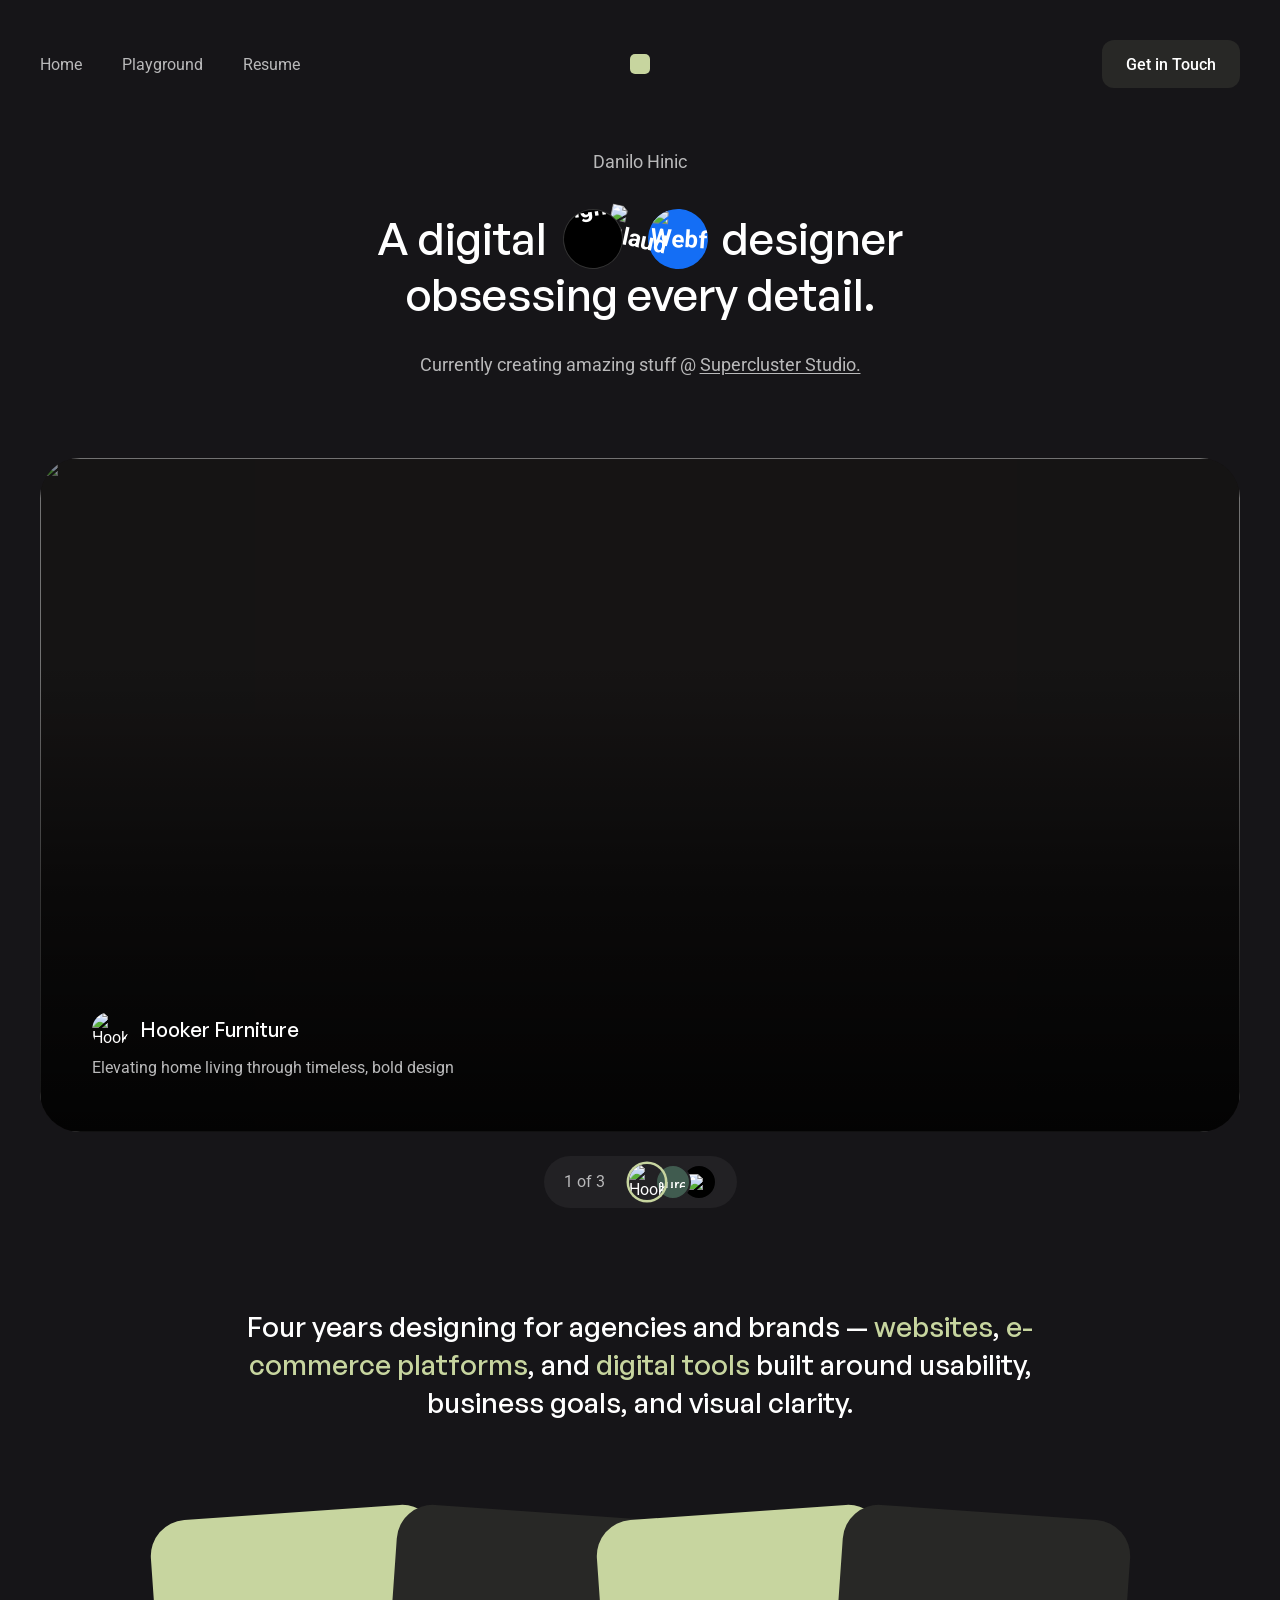
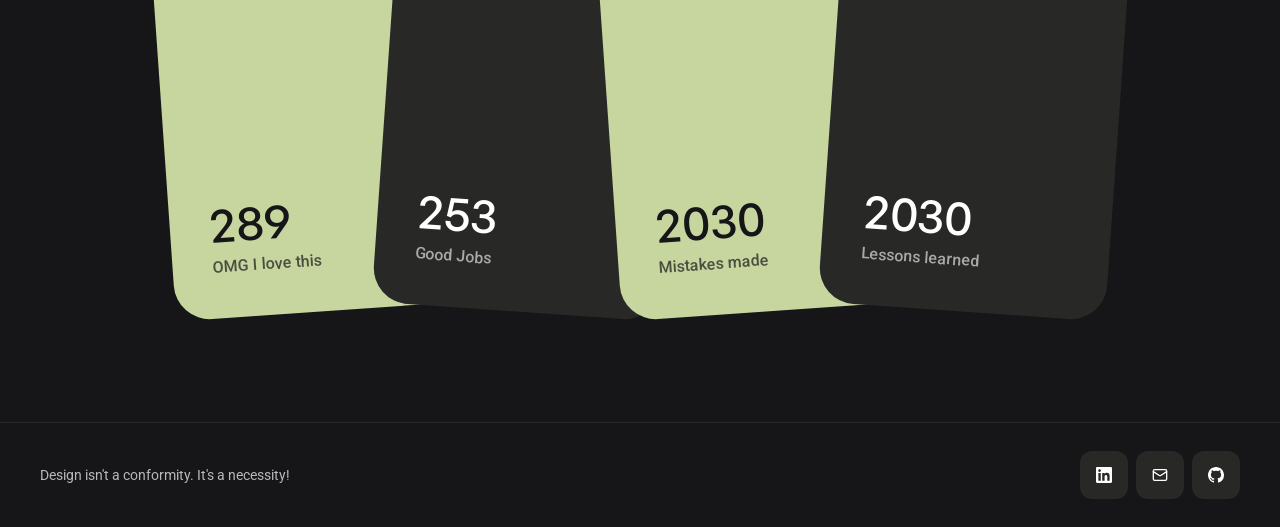
==== commit c0f8cc32: "Polish about text, move case studies above images, fix Hooker metadata - About text: remove gif-trig" ====
--- a/index.html
+++ b/index.html
@@ -26,6 +26,7 @@
   <link rel="preconnect" href="https://fonts.gstatic.com" crossorigin />
   <link href="https://fonts.googleapis.com/css2?family=Roboto:wght@400;500;600&display=swap" rel="stylesheet" />
 
+  <link rel="icon" href="favicon.svg" type="image/svg+xml" />
   <link rel="stylesheet" href="style.css" />
 
   <!-- Structured data -->
@@ -196,11 +197,11 @@
   <section class="about-section" aria-label="About and metrics">
     <h2 class="sr-only">About</h2>
     <p class="about-text">
-      Over the past four years I've worked with <span class="about-white">agencies</span> and brands designing
-      <span class="about-green underline-link gif-trigger" data-gif="https://picsum.photos/seed/websites/440/300">websites</span>,
-      <span class="about-green underline-link gif-trigger" data-gif="https://picsum.photos/seed/ecommerce/440/300">e-commerce platforms</span>, and
-      <span class="about-green underline-link gif-trigger" data-gif="https://picsum.photos/seed/digitaltools/440/300">digital tools</span>
-      that balance usability, business goals, and visual clarity.
+      Four years designing for <span class="about-white">agencies</span> and brands —
+      <span class="about-green">websites</span>,
+      <span class="about-green">e-commerce platforms</span>, and
+      <span class="about-green">digital tools</span>
+      built around usability, business goals, and visual clarity.
     </p>
 
     <div class="metrics">
--- a/style.css
+++ b/style.css
@@ -49,7 +49,7 @@
   color: var(--white);
   font-family: 'Roboto', sans-serif;
   min-height: 100vh;
-  overflow-x: hidden;
+  overflow-x: clip; /* clip doesn't create a scroll container — hidden does and breaks position:sticky */
 }
 
 /* ── HEADER ── */
@@ -759,8 +759,6 @@
 
 .about-green {
   color: var(--green);
-  text-decoration: underline;
-  text-underline-offset: 2px;
 }
 
 /* ── METRICS ── */
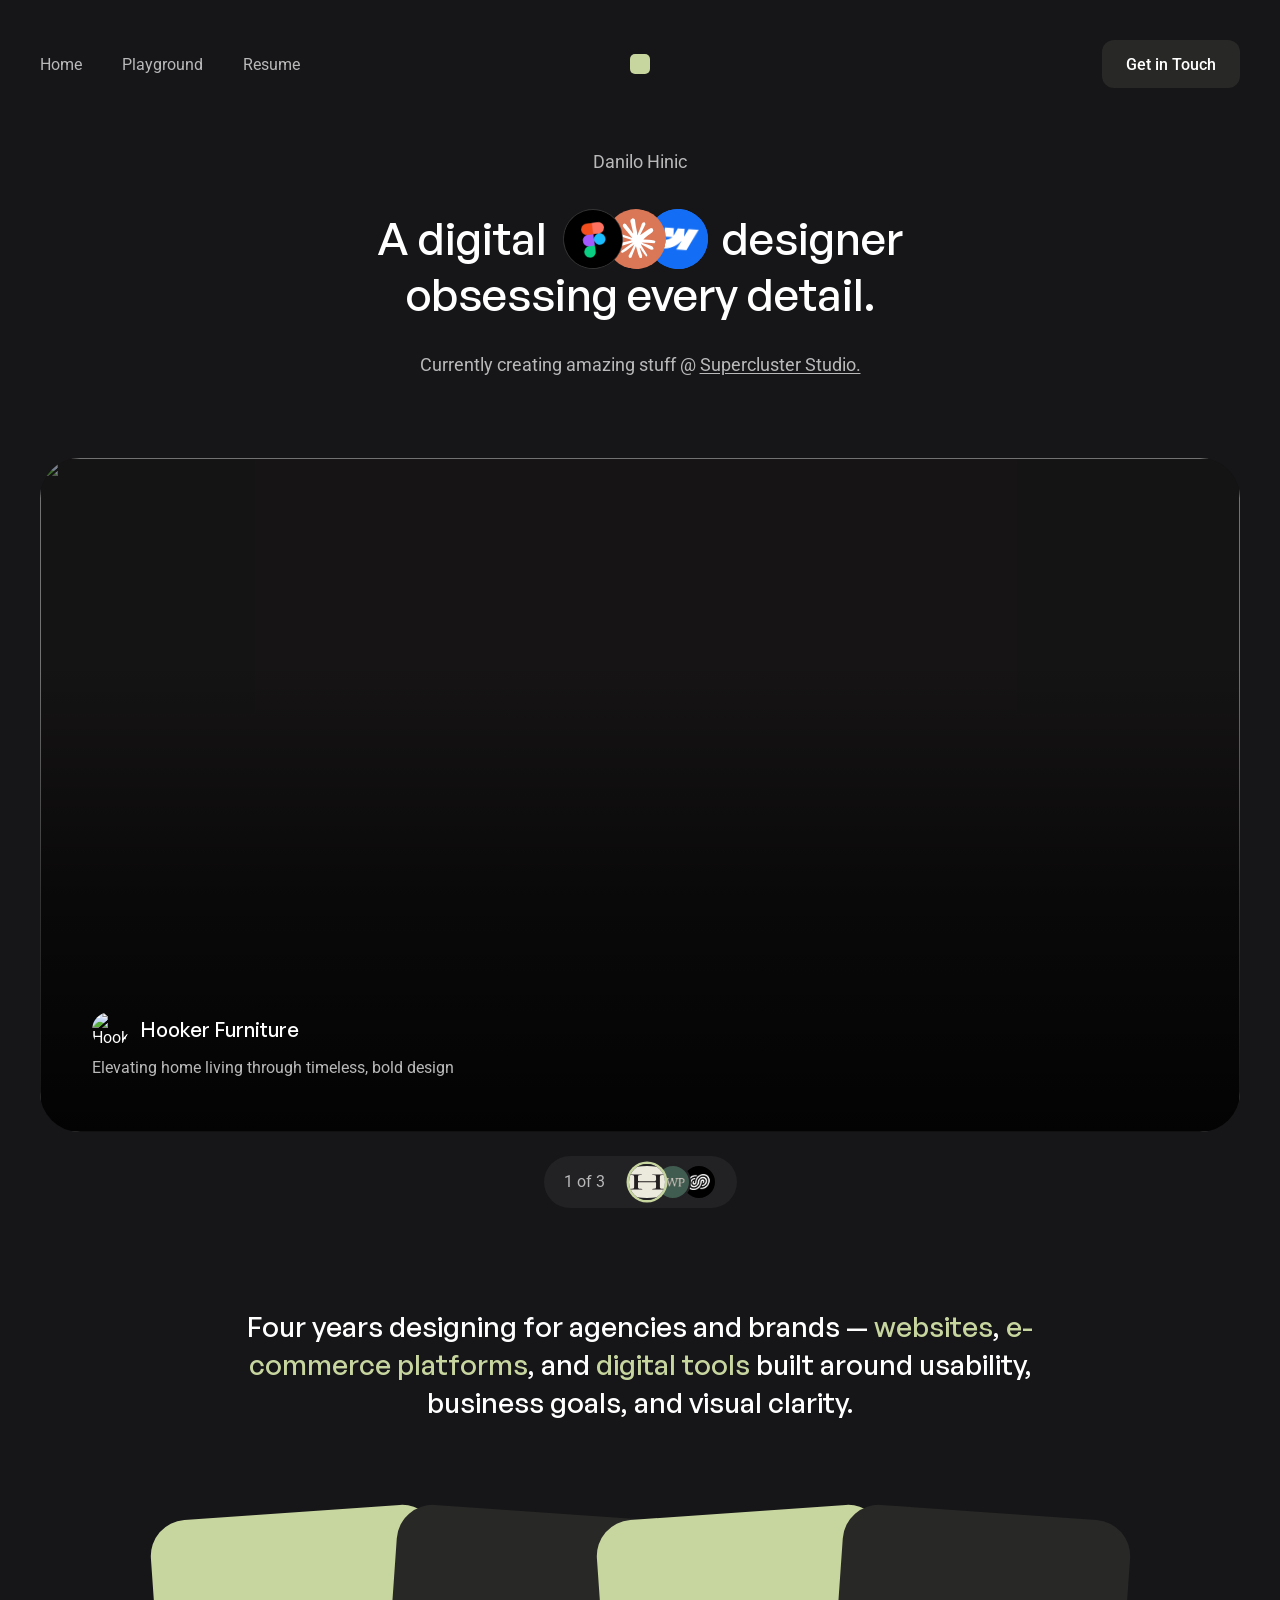
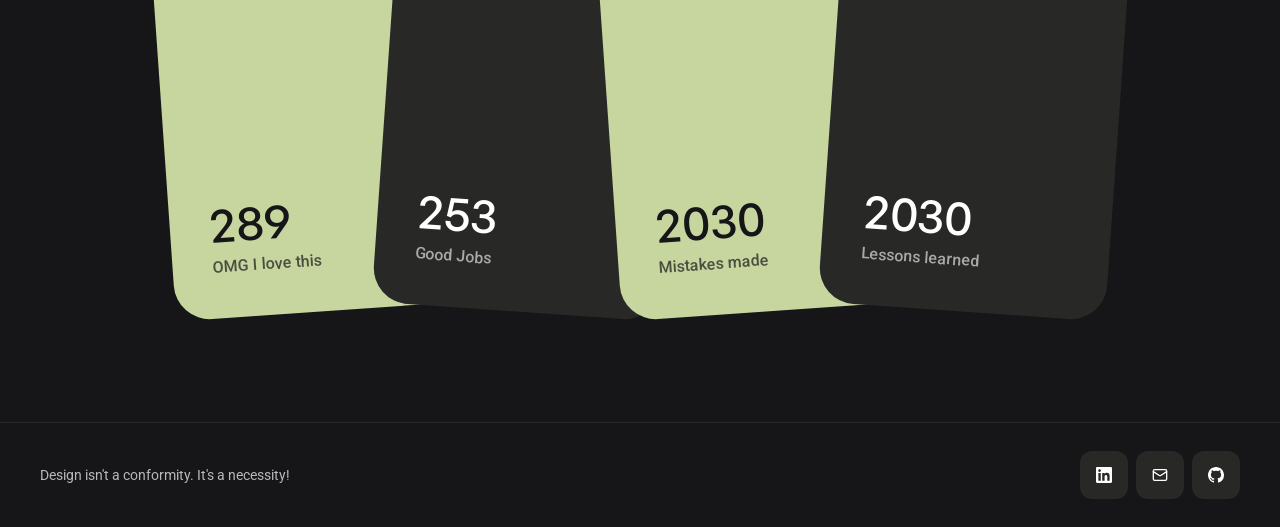
==== commit 78c789dd: "Add local icon assets and fix broken image paths Downloaded hero icons (Figma, Claude, Webflow) and " ====
--- a/index.html
+++ b/index.html
@@ -89,7 +89,7 @@
               <div class="icon-badge icon-badge--figma">
                 <div class="icon-inner-figma">
                   <div class="icon-inner-figma-clip">
-                    <img src="https://www.figma.com/api/mcp/asset/8a3ac4f1-9124-4194-8d4a-de65bdb5413d" alt="Figma" />
+                    <img src="images/icons/figma.png" alt="Figma" />
                   </div>
                 </div>
               </div>
@@ -98,7 +98,7 @@
             <!-- Claude: no bg, full image -->
             <div class="icon-wrap icon-wrap--2">
               <div class="icon-badge icon-badge--claude">
-                <img src="https://www.figma.com/api/mcp/asset/11f05196-8448-41e1-8ff4-094e8f513a45" alt="Claude" />
+                <img src="images/icons/claude.svg" alt="Claude" />
               </div>
               <span class="icon-label">Claude</span>
             </div>
@@ -106,7 +106,7 @@
             <div class="icon-wrap icon-wrap--3">
               <div class="icon-badge icon-badge--webflow">
                 <div class="icon-inner-webflow">
-                  <img src="https://www.figma.com/api/mcp/asset/70642fa6-eb3a-42ee-8e4f-8a32606c12f9" alt="Webflow" />
+                  <img src="images/icons/webflow.png" alt="Webflow" />
                 </div>
               </div>
               <span class="icon-label">Webflow</span>
@@ -159,7 +159,7 @@
           <!-- Avatar 1: Hooker Furniture — Frame10 simple img -->
           <div class="avatar-btn avatar-btn--frame active" data-index="0" role="button" tabindex="0">
             <div class="avatar-circle avatar-circle--frame">
-              <img src="https://www.figma.com/api/mcp/asset/4b7d0ec7-4a7d-45bc-a7de-c03e9b9649d6" alt="Hooker" />
+              <img src="images/icons/avatar-hooker.svg" alt="Hooker" />
             </div>
             <span class="avatar-label">Hooker Furniture</span>
           </div>
@@ -169,7 +169,7 @@
             <div class="avatar-circle avatar-circle--laurel">
               <div class="avatar-inner-laurel">
                 <div class="avatar-crop-laurel">
-                  <img src="https://www.figma.com/api/mcp/asset/6e5bbd7c-7f70-4e46-ab62-8fdab9bc2001" alt="Laurel" />
+                  <img src="images/icons/avatar-lwp.png" alt="Laurel" />
                 </div>
               </div>
             </div>
@@ -181,7 +181,7 @@
             <div class="avatar-circle avatar-circle--sc">
               <div class="avatar-inner-sc">
                 <div class="avatar-crop-sc">
-                  <img src="https://www.figma.com/api/mcp/asset/8ce9105c-1697-456e-a8ab-79893b0df028" alt="Supercluster" />
+                  <img src="images/icons/avatar-supercluster.png" alt="Supercluster" />
                 </div>
               </div>
             </div>
--- a/style.css
+++ b/style.css
@@ -1276,10 +1276,10 @@
 /* ── Bottom bar: transparent on desktop (children are independently fixed) ── */
 .bottom-bar { display: contents; }
 
-/* ── Scatter button — desktop: fixed above player ── */
+/* ── Scatter button — desktop: fixed bottom center ── */
 .scatter-btn {
   position: fixed;
-  bottom: 96px;
+  bottom: 28px;
   left: 50%;
   transform: translateX(-50%);
   z-index: 500;
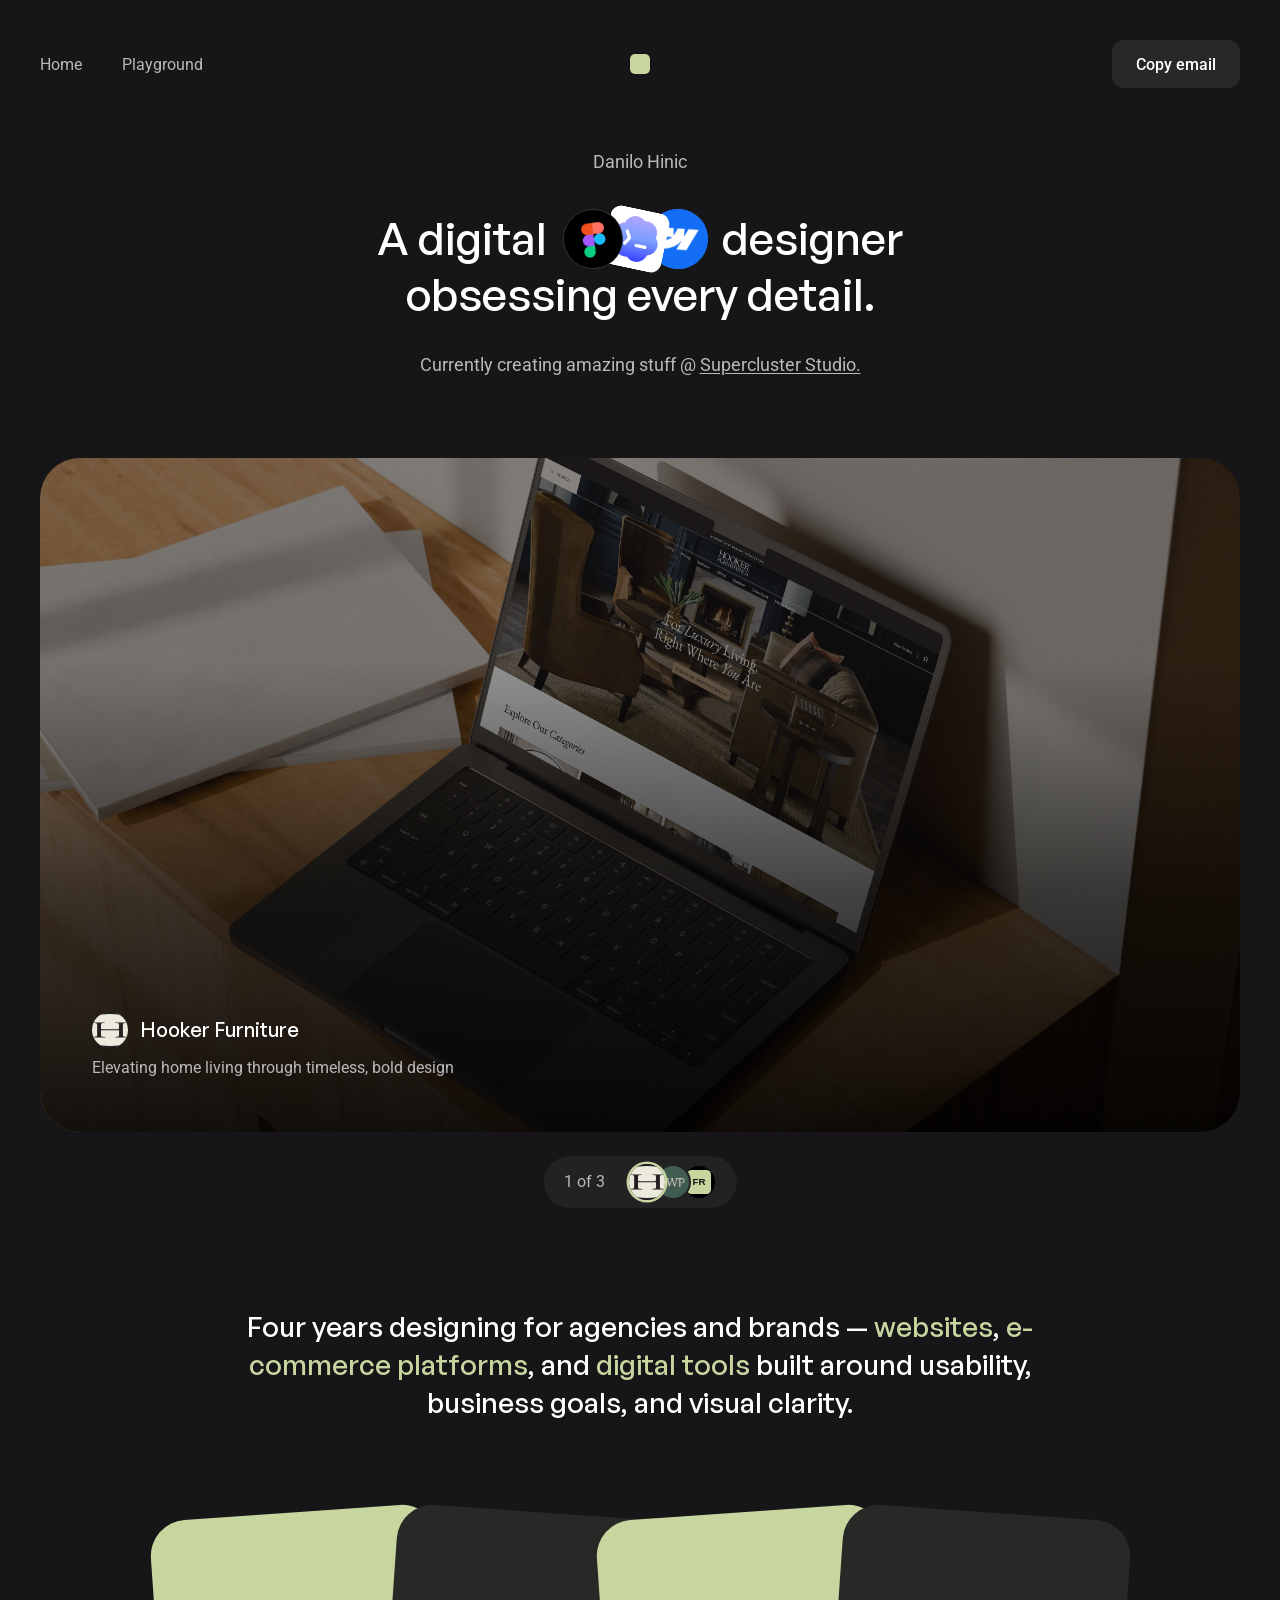
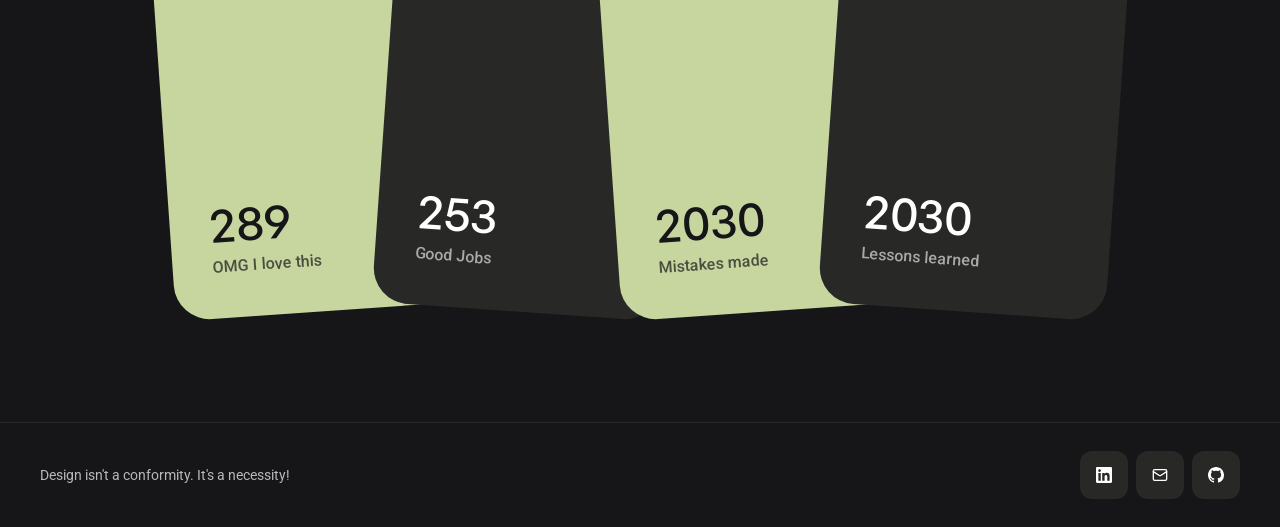
==== commit d9a6ceb1: "Update portfolio navigation, Codex icon, email copy, and Fuel Results project" ====
--- a/index.html
+++ b/index.html
@@ -56,11 +56,10 @@
       </button>
       <a href="index.html" class="nav-link active">Home</a>
       <a href="playground.html" class="nav-link">Playground</a>
-      <a href="resume.html" class="nav-link">Resume</a>
     </nav>
     <a href="index.html" class="logo-dot"></a>
     <div class="header-right">
-      <a href="mailto:danilophinic@gmail.com" class="btn-dark">Get in Touch</a>
+      <button type="button" class="btn-dark" data-copy-email>Copy email</button>
     </div>
   </header>
 
@@ -69,7 +68,6 @@
     <nav class="mobile-menu-nav">
       <a href="index.html" class="mobile-menu-link active">Home</a>
       <a href="playground.html" class="mobile-menu-link">Playground</a>
-      <a href="resume.html" class="mobile-menu-link">Resume</a>
     </nav>
   </div>
 
@@ -95,12 +93,12 @@
               </div>
               <span class="icon-label">Figma</span>
             </div>
-            <!-- Claude: no bg, full image -->
+            <!-- Codex: no bg, full image -->
             <div class="icon-wrap icon-wrap--2">
-              <div class="icon-badge icon-badge--claude">
-                <img src="images/icons/claude.svg" alt="Claude" />
-              </div>
-              <span class="icon-label">Claude</span>
+              <div class="icon-badge icon-badge--codex">
+                <img src="images/icons/codex.svg" alt="Codex" />
+              </div>
+              <span class="icon-label">Codex</span>
             </div>
             <!-- Webflow: blue circle -->
             <div class="icon-wrap icon-wrap--3">
@@ -176,16 +174,16 @@
             <span class="avatar-label">Laurel Wealth Planning</span>
           </div>
 
-          <!-- Avatar 3: Supercluster Studio — dark badge + sprite -->
+          <!-- Avatar 3: Fuel Results -->
           <div class="avatar-btn avatar-btn--sc" data-index="2" role="button" tabindex="0">
             <div class="avatar-circle avatar-circle--sc">
               <div class="avatar-inner-sc">
                 <div class="avatar-crop-sc">
-                  <img src="images/icons/avatar-supercluster.png" alt="Supercluster" />
-                </div>
-              </div>
-            </div>
-            <span class="avatar-label">Supercluster Studio</span>
+                  <img src="images/icons/avatar-fuel-results.svg" alt="Fuel Results" />
+                </div>
+              </div>
+            </div>
+            <span class="avatar-label">Fuel Results</span>
           </div>
 
         </div>
--- a/style.css
+++ b/style.css
@@ -110,6 +110,45 @@
   transition: background 0.2s;
 }
 .btn-dark:hover { background: #333330; }
+.btn-dark:focus-visible { outline: 2px solid var(--green); outline-offset: 4px; }
+
+.email-toast {
+  position: fixed;
+  bottom: calc(24px + env(safe-area-inset-bottom, 0px));
+  left: 50%;
+  z-index: 20000;
+  max-width: calc(100vw - 32px);
+  padding: 12px 20px;
+  border: 1px solid rgba(199, 213, 159, 0.25);
+  border-radius: 12px;
+  background: var(--green);
+  color: var(--black);
+  box-shadow: 0 8px 32px rgba(0, 0, 0, 0.2);
+  font-size: 14px;
+  text-align: center;
+  opacity: 0;
+  transform: translate(-50%, 8px);
+  transition: opacity 0.2s, transform 0.2s;
+  pointer-events: none;
+}
+.email-toast.is-visible { opacity: 1; transform: translate(-50%, 0); }
+@media (prefers-reduced-motion: reduce) {
+  .email-toast { transition: none; }
+}
+
+.fuel-coming-soon {
+  min-height: 420px;
+  padding: clamp(24px, 6vw, 72px);
+  display: flex;
+  flex-direction: column;
+  justify-content: center;
+  gap: 20px;
+  border-radius: 20px;
+  background: var(--dark-card);
+}
+.fuel-coming-soon-label { color: var(--green); font-size: 14px; }
+.fuel-coming-soon h1 { font-family: 'General Sans', sans-serif; font-size: clamp(36px, 6vw, 64px); }
+.fuel-coming-soon p { color: var(--muted); line-height: 1.6; }
 
 /* ── HERO ── */
 .hero {
@@ -263,13 +302,13 @@
   max-width: none;
 }
 
-/* Claude — no background, full image */
-.icon-badge--claude {
+/* Codex — no background, full image */
+.icon-badge--codex {
   transform: rotate(12deg);
 }
-.icon-wrap--2:hover .icon-badge--claude { transform: rotate(12deg) scale(1.15); }
-
-.icon-badge--claude img {
+.icon-wrap--2:hover .icon-badge--codex { transform: rotate(12deg) scale(1.15); }
+
+.icon-badge--codex img {
   position: absolute;
   display: block;
   width: 100%;
@@ -520,14 +559,14 @@
   pointer-events: none;
 }
 
-/* Supercluster — dark bg, sprite crop matching Figma */
+/* Fuel Results project badge */
 .project-icon.icon--sc {
   background: #000;
   padding: 4px;
 }
 .card-icon-inner-sc {
-  width: 23px;
-  height: 16px;
+  width: 24px;
+  height: 24px;
   position: relative;
   overflow: hidden;
   flex-shrink: 0;
@@ -537,7 +576,7 @@
   height: 100%;
   left: 0;
   top: 0;
-  width: 113.79%;
+  width: 100%;
   max-width: none;
   pointer-events: none;
 }
@@ -697,7 +736,7 @@
   pointer-events: none;
 }
 
-/* Supercluster — dark bg, border, sprite */
+/* Fuel Results selector badge */
 .avatar-circle--sc {
   background: #000;
   border: 2px solid #222124;
@@ -712,8 +751,8 @@
 }
 /* 23x16px window, same as Figma */
 .avatar-crop-sc {
-  width: 23px;
-  height: 16px;
+  width: 24px;
+  height: 24px;
   position: relative;
   overflow: hidden;
   flex-shrink: 0;
@@ -723,7 +762,7 @@
   height: 100%;
   left: 0;
   top: 0;
-  width: 113.79%;
+  width: 100%;
   max-width: none;
   pointer-events: none;
 }
@@ -1273,16 +1312,21 @@
   to   { opacity: 1; transform: translateX(-50%) translateY(0); }
 }
 
-/* ── Bottom bar: transparent on desktop (children are independently fixed) ── */
-.bottom-bar { display: contents; }
-
-/* ── Scatter button — desktop: fixed bottom center ── */
-.scatter-btn {
+/* ── Bottom bar: fixed centered flex row ── */
+.bottom-bar {
   position: fixed;
   bottom: 28px;
   left: 50%;
   transform: translateX(-50%);
+  display: flex;
+  gap: 12px;
   z-index: 500;
+  animation: bar-rise 0.7s 0.9s cubic-bezier(0.16, 1, 0.3, 1) both;
+}
+
+/* ── Scatter button — sits inside .bottom-bar flex container ── */
+.scatter-btn {
+  position: static;
   height: 48px;
   padding: 0 24px;
   background: var(--dark-card);
@@ -1297,15 +1341,14 @@
   flex-shrink: 0;
   transition: background 0.18s, color 0.18s, transform 0.18s;
   box-shadow: 0 4px 20px rgba(0, 0, 0, 0.4);
-  animation: bar-rise 0.7s 0.9s cubic-bezier(0.16, 1, 0.3, 1) both;
 }
 .scatter-btn:hover {
   background: #333330;
   color: var(--white);
-  transform: translateX(-50%) scale(1.04);
+  transform: scale(1.04);
 }
 .scatter-btn:active {
-  transform: translateX(-50%) scale(0.97);
+  transform: scale(0.97);
 }
 
 /* ── Music player — desktop: fixed at bottom ── */
@@ -1429,28 +1472,12 @@
 }
 
 @media (max-width: 768px) {
-  /* Bottom bar becomes a real flex row on mobile */
+  /* Bottom bar: smaller gap + lower on mobile */
   .bottom-bar {
-    display: flex;
-    position: fixed;
     bottom: 16px;
-    left: 50%;
-    transform: translateX(-50%);
-    z-index: 500;
-    align-items: center;
     gap: 8px;
     animation: bar-rise 0.7s 0.8s cubic-bezier(0.16, 1, 0.3, 1) both;
   }
-  /* Children reset to static inside the flex row */
-  .scatter-btn {
-    position: static;
-    bottom: auto;
-    left: auto;
-    transform: none;
-    animation: none;
-  }
-  .scatter-btn:hover  { transform: scale(1.04); }
-  .scatter-btn:active { transform: scale(0.97); }
 
   .music-player {
     position: static;
@@ -1479,3 +1506,189 @@
   transform-origin: center;
   flex-shrink: 0;
 }
+
+
+/* ── Mobile: icon-only buttons ── */
+@media (max-width: 768px) {
+  .scatter-btn .btn-text { display: none; }
+  .scatter-btn {
+    width: 48px;
+    padding: 0;
+    display: flex;
+    align-items: center;
+    justify-content: center;
+  }
+  .scatter-btn .btn-icon { font-size: 20px; line-height: 1; }
+}
+
+/* ── Quiz overlay ── */
+.quiz-overlay {
+  position: fixed;
+  inset: 0;
+  background: rgba(22, 21, 24, 0.96);
+  backdrop-filter: blur(12px);
+  -webkit-backdrop-filter: blur(12px);
+  z-index: 900;
+  display: flex;
+  align-items: center;
+  justify-content: center;
+  padding: 20px;
+  animation: fade-in 0.28s ease both;
+}
+@keyframes fade-in { from { opacity: 0; } to { opacity: 1; } }
+
+.quiz-card {
+  background: #222124;
+  border-radius: 24px;
+  padding: 36px;
+  max-width: 540px;
+  width: 100%;
+  box-shadow: 0 24px 64px rgba(0,0,0,0.65);
+  position: relative;
+  max-height: 90vh;
+  overflow-y: auto;
+}
+
+.quiz-close-btn {
+  position: absolute;
+  top: 14px;
+  right: 16px;
+  background: none;
+  border: none;
+  color: rgba(255,255,255,0.25);
+  font-size: 22px;
+  cursor: pointer;
+  padding: 4px 6px;
+  line-height: 1;
+  transition: color 0.15s;
+}
+.quiz-close-btn:hover { color: rgba(255,255,255,0.65); }
+
+.quiz-header {
+  display: flex;
+  align-items: center;
+  gap: 14px;
+  margin-bottom: 28px;
+}
+.quiz-counter {
+  font-family: 'Roboto', sans-serif;
+  font-size: 11px;
+  color: rgba(255,255,255,0.3);
+  letter-spacing: 0.08em;
+  white-space: nowrap;
+}
+.quiz-prog-wrap {
+  flex: 1;
+  height: 2px;
+  background: rgba(255,255,255,0.08);
+  border-radius: 2px;
+}
+.quiz-prog-fill {
+  height: 100%;
+  background: var(--green, #c7d59f);
+  border-radius: 2px;
+  transition: width 0.35s ease;
+  width: 0%;
+}
+.quiz-score-display {
+  font-family: 'Roboto', sans-serif;
+  font-size: 11px;
+  color: var(--green, #c7d59f);
+  letter-spacing: 0.06em;
+  white-space: nowrap;
+}
+
+.quiz-q {
+  font-family: 'General Sans', 'DM Sans', sans-serif;
+  font-size: 21px;
+  font-weight: 600;
+  color: white;
+  line-height: 1.35;
+  margin-bottom: 24px;
+}
+.quiz-opts {
+  display: flex;
+  flex-direction: column;
+  gap: 10px;
+}
+.quiz-opt {
+  padding: 14px 18px;
+  background: rgba(255,255,255,0.04);
+  border: 1px solid rgba(255,255,255,0.08);
+  border-radius: 12px;
+  font-family: 'Roboto', sans-serif;
+  font-size: 14px;
+  color: rgba(255,255,255,0.65);
+  cursor: pointer;
+  text-align: left;
+  width: 100%;
+  transition: background 0.12s, border-color 0.12s, color 0.12s;
+}
+.quiz-opt:hover:not(:disabled) {
+  background: rgba(255,255,255,0.08);
+  color: white;
+  border-color: rgba(255,255,255,0.16);
+}
+.quiz-opt.is-correct {
+  background: rgba(199, 213, 159, 0.12);
+  border-color: var(--green, #c7d59f);
+  color: var(--green, #c7d59f);
+}
+.quiz-opt.is-wrong {
+  background: rgba(220, 70, 70, 0.1);
+  border-color: rgba(220, 70, 70, 0.35);
+  color: rgba(220, 100, 100, 0.9);
+}
+.quiz-opt:disabled { cursor: default; }
+
+/* Results */
+.quiz-results { text-align: center; padding: 12px 0; }
+.quiz-big-score {
+  font-family: 'General Sans', 'DM Sans', sans-serif;
+  font-size: 80px;
+  font-weight: 700;
+  color: var(--green, #c7d59f);
+  line-height: 1;
+  margin-bottom: 4px;
+}
+.quiz-big-score span { font-size: 32px; color: rgba(255,255,255,0.25); }
+.quiz-score-label {
+  display: block;
+  font-family: 'Roboto', sans-serif;
+  font-size: 14px;
+  color: rgba(255,255,255,0.4);
+  margin-bottom: 32px;
+}
+.quiz-actions { display: flex; gap: 10px; justify-content: center; flex-wrap: wrap; }
+.quiz-act-btn {
+  padding: 12px 22px;
+  border-radius: 100px;
+  font-family: 'Roboto', sans-serif;
+  font-size: 13px;
+  font-weight: 500;
+  cursor: pointer;
+  border: none;
+  transition: transform 0.15s;
+}
+.quiz-act-btn:hover { transform: scale(1.04); }
+.quiz-act-btn--green { background: var(--green, #c7d59f); color: #161518; }
+.quiz-act-btn--dark {
+  background: rgba(255,255,255,0.07);
+  color: rgba(255,255,255,0.65);
+  border: 1px solid rgba(255,255,255,0.1);
+}
+
+/* Print results */
+#quizPrint { display: none; }
+@media print {
+  body > *:not(#quizPrint) { display: none !important; }
+  #quizPrint { display: block !important; }
+}
+
+/* Mobile quiz */
+@media (max-width: 768px) {
+  .quiz-card { padding: 24px 18px; border-radius: 20px; }
+  .quiz-q { font-size: 17px; }
+  .quiz-opt { font-size: 13px; padding: 12px 14px; }
+  .quiz-big-score { font-size: 60px; }
+}
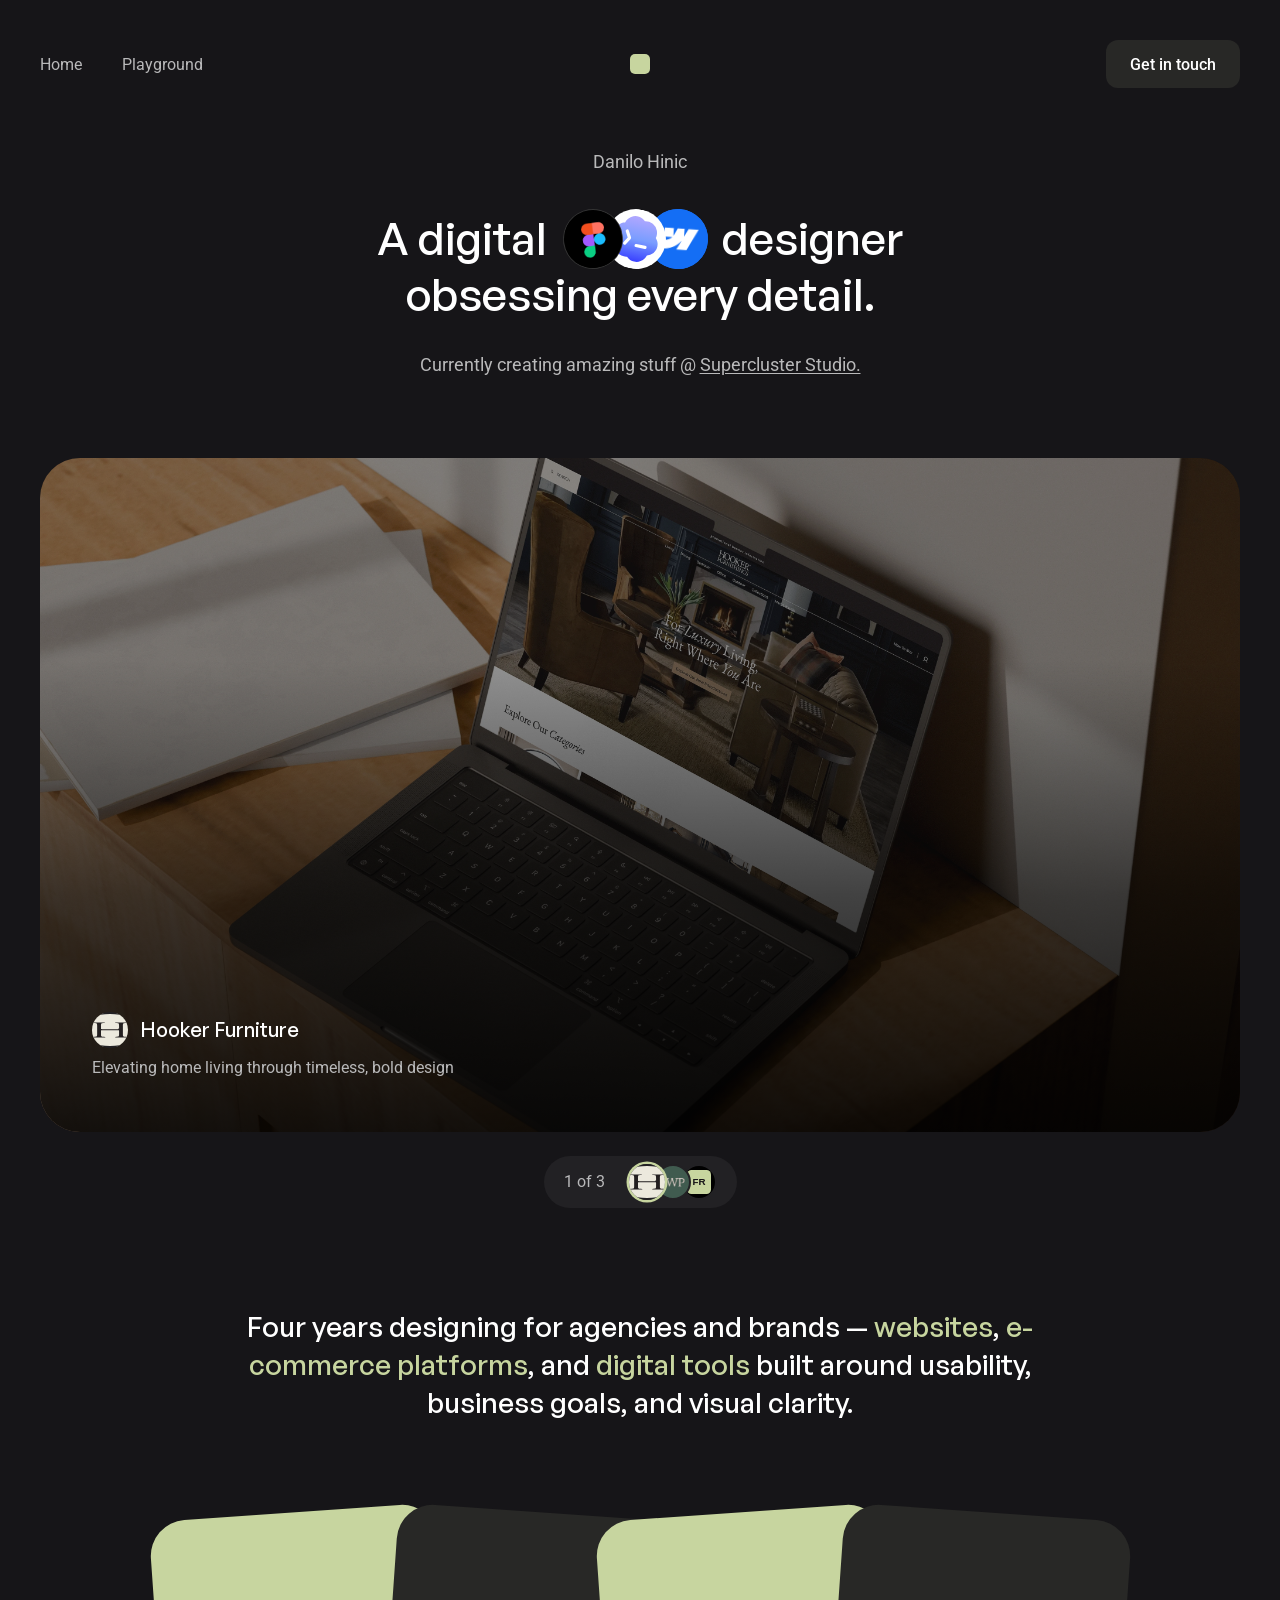
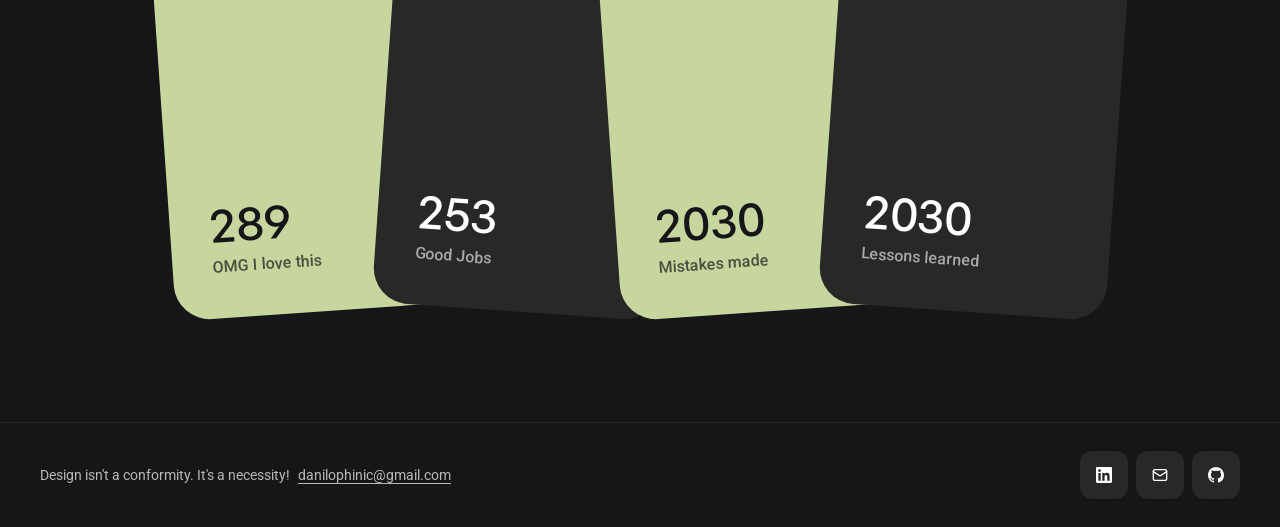
==== commit 11d2aba2: "Update portfolio contact actions" ====
--- a/index.html
+++ b/index.html
@@ -59,7 +59,7 @@
     </nav>
     <a href="index.html" class="logo-dot"></a>
     <div class="header-right">
-      <button type="button" class="btn-dark" data-copy-email>Copy email</button>
+      <button type="button" class="btn-dark" data-copy-email>Get in touch</button>
     </div>
   </header>
 
@@ -234,7 +234,7 @@
 
   <!-- FOOTER -->
   <footer class="footer">
-    <p class="footer-copy">Design isn't a conformity. It's a necessity!</p>
+    <p class="footer-copy">Design isn't a conformity. It's a necessity! <button type="button" class="footer-email" data-copy-email>danilophinic@gmail.com</button></p>
     <div class="footer-links">
       <a href="https://www.linkedin.com/in/danilo-hinic-739a11177/" target="_blank" rel="noopener noreferrer" class="footer-icon-link" aria-label="LinkedIn">
         <svg width="16" height="16" viewBox="0 0 24 24" fill="currentColor" aria-hidden="true"><path d="M20.447 20.452h-3.554v-5.569c0-1.328-.027-3.037-1.852-3.037-1.853 0-2.136 1.445-2.136 2.939v5.667H9.351V9h3.414v1.561h.046c.477-.9 1.637-1.85 3.37-1.85 3.601 0 4.267 2.37 4.267 5.455v6.286zM5.337 7.433c-1.144 0-2.063-.926-2.063-2.065 0-1.138.92-2.063 2.063-2.063 1.14 0 2.064.925 2.064 2.063 0 1.139-.925 2.065-2.064 2.065zm1.782 13.019H3.555V9h3.564v11.452zM22.225 0H1.771C.792 0 0 .774 0 1.729v20.542C0 23.227.792 24 1.771 24h20.451C23.2 24 24 23.227 24 22.271V1.729C24 .774 23.2 0 22.222 0h.003z"/></svg>
--- a/style.css
+++ b/style.css
@@ -58,6 +58,29 @@
   grid-template-columns: 1fr auto 1fr;
   align-items: center;
   padding: 40px var(--side-pad);
+}
+
+/* Shared header behavior: stays out of the way while reading and returns on scroll-up. */
+.header.site-header-solid {
+  background: var(--black);
+}
+
+.header.site-header-autohide {
+  position: sticky;
+  top: 0;
+  z-index: 1200;
+  animation: none;
+  transform: translateY(0);
+  transition: transform 0.32s cubic-bezier(0.16, 1, 0.3, 1);
+  will-change: transform;
+}
+
+.header.site-header-autohide.is-header-hidden {
+  transform: translateY(-100%);
+}
+
+@media (prefers-reduced-motion: reduce) {
+  .header.site-header-autohide { transition: none; }
 }
 
 .nav {
@@ -118,10 +141,10 @@
   left: 50%;
   z-index: 20000;
   max-width: calc(100vw - 32px);
-  padding: 12px 20px;
-  border: 1px solid rgba(199, 213, 159, 0.25);
+  padding: 10px 16px;
+  border: none;
   border-radius: 12px;
-  background: var(--green);
+  background: var(--white);
   color: var(--black);
   box-shadow: 0 8px 32px rgba(0, 0, 0, 0.2);
   font-size: 14px;
@@ -136,19 +159,25 @@
   .email-toast { transition: none; }
 }
 
-.fuel-coming-soon {
-  min-height: 420px;
-  padding: clamp(24px, 6vw, 72px);
+.fuel-image-placeholder {
+  aspect-ratio: 5 / 3;
   display: flex;
   flex-direction: column;
-  justify-content: center;
-  gap: 20px;
-  border-radius: 20px;
+  align-items: center;
+  justify-content: center;
+  gap: 12px;
+  padding: 24px;
+  text-align: center;
   background: var(--dark-card);
-}
-.fuel-coming-soon-label { color: var(--green); font-size: 14px; }
-.fuel-coming-soon h1 { font-family: 'General Sans', sans-serif; font-size: clamp(36px, 6vw, 64px); }
-.fuel-coming-soon p { color: var(--muted); line-height: 1.6; }
+  color: var(--muted);
+  font-size: 14px;
+}
+.fuel-image-placeholder strong {
+  color: var(--green);
+  font-family: 'General Sans', sans-serif;
+  font-size: clamp(20px, 3vw, 32px);
+  font-weight: 500;
+}
 
 /* ── HERO ── */
 .hero {
@@ -304,6 +333,8 @@
 
 /* Codex — no background, full image */
 .icon-badge--codex {
+  border-radius: 50%;
+  overflow: hidden;
   transform: rotate(12deg);
 }
 .icon-wrap--2:hover .icon-badge--codex { transform: rotate(12deg) scale(1.15); }
@@ -985,10 +1016,28 @@
 }
 
 .footer-copy {
+  display: flex;
+  flex-wrap: wrap;
+  align-items: baseline;
+  gap: 4px 8px;
   font-family: 'Roboto', sans-serif;
   font-size: 14px;
   color: var(--muted);
 }
+
+.footer-email {
+  appearance: none;
+  padding: 0;
+  border: 0;
+  background: none;
+  color: inherit;
+  font: inherit;
+  text-decoration: underline;
+  text-underline-offset: 3px;
+  cursor: pointer;
+}
+.footer-email:hover { color: var(--white); }
+.footer-email:focus-visible { outline: 2px solid var(--green); outline-offset: 4px; }
 
 .footer-links {
   display: flex;
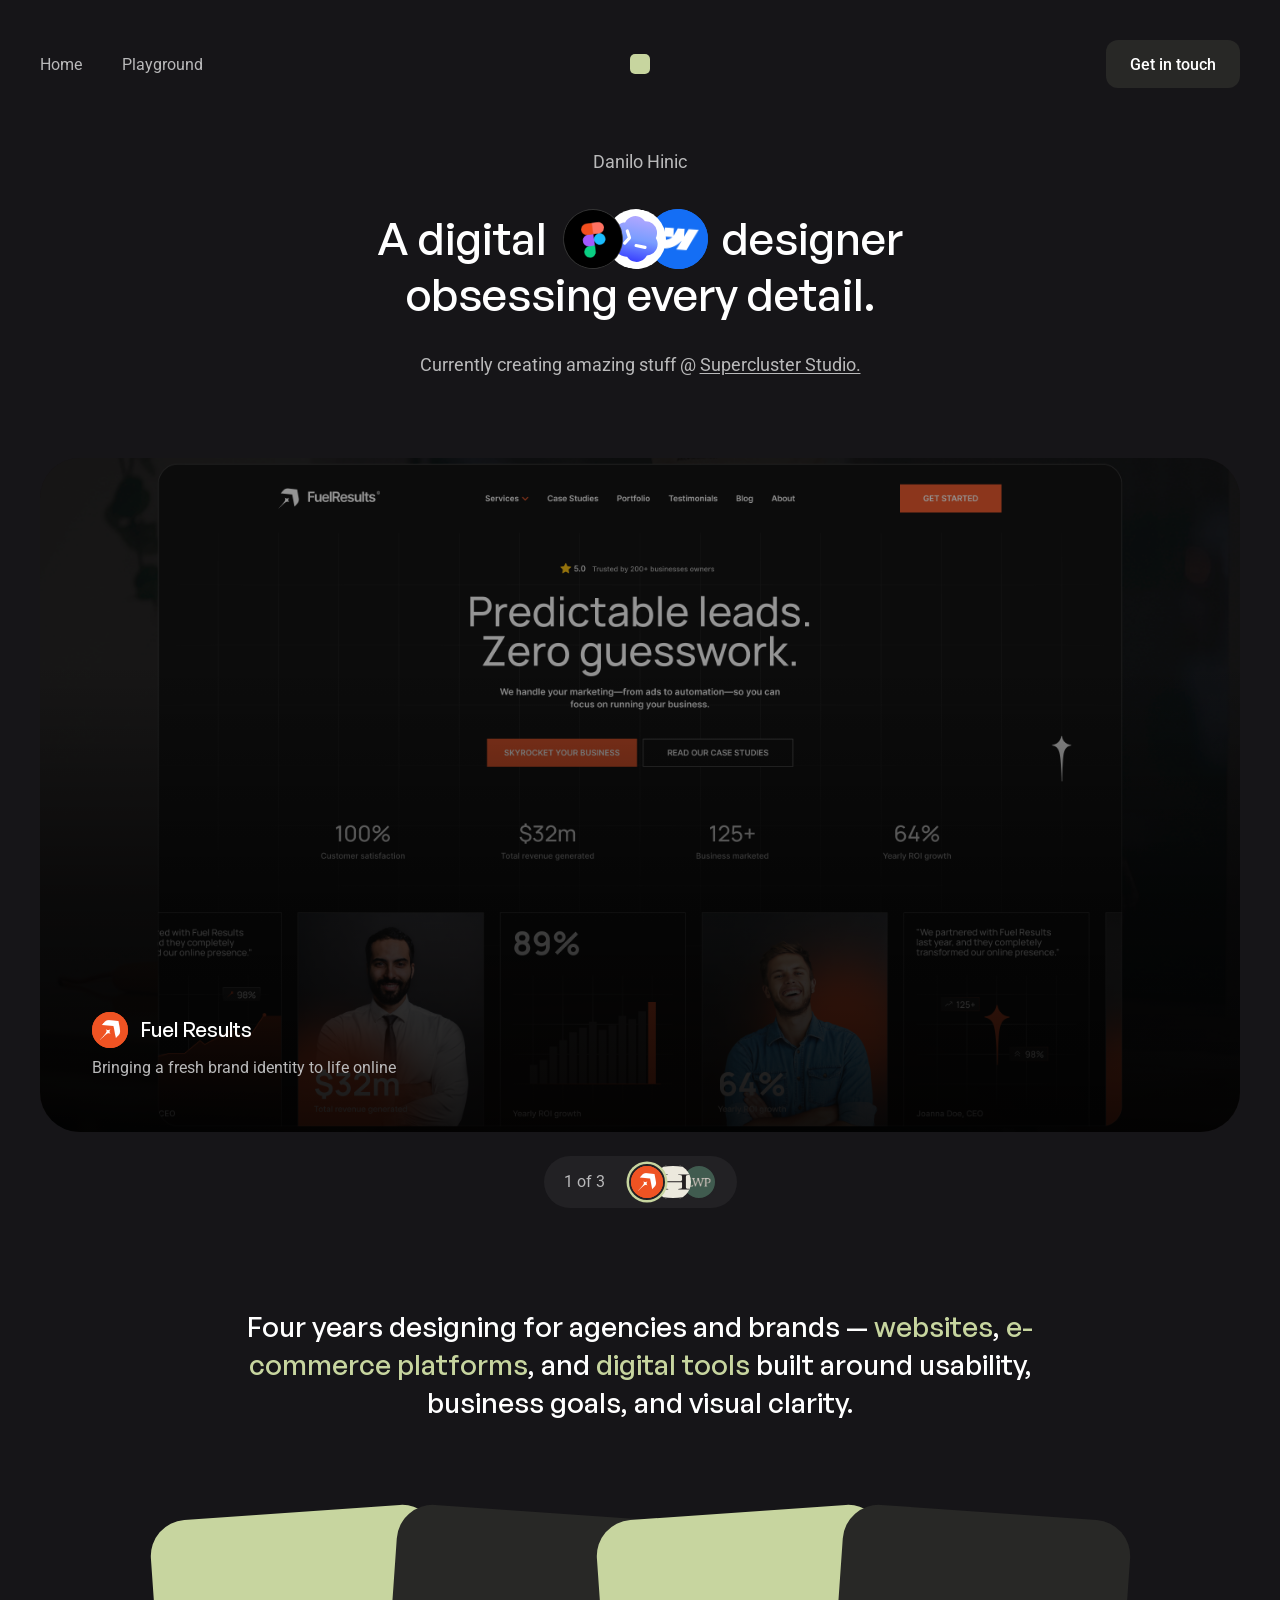
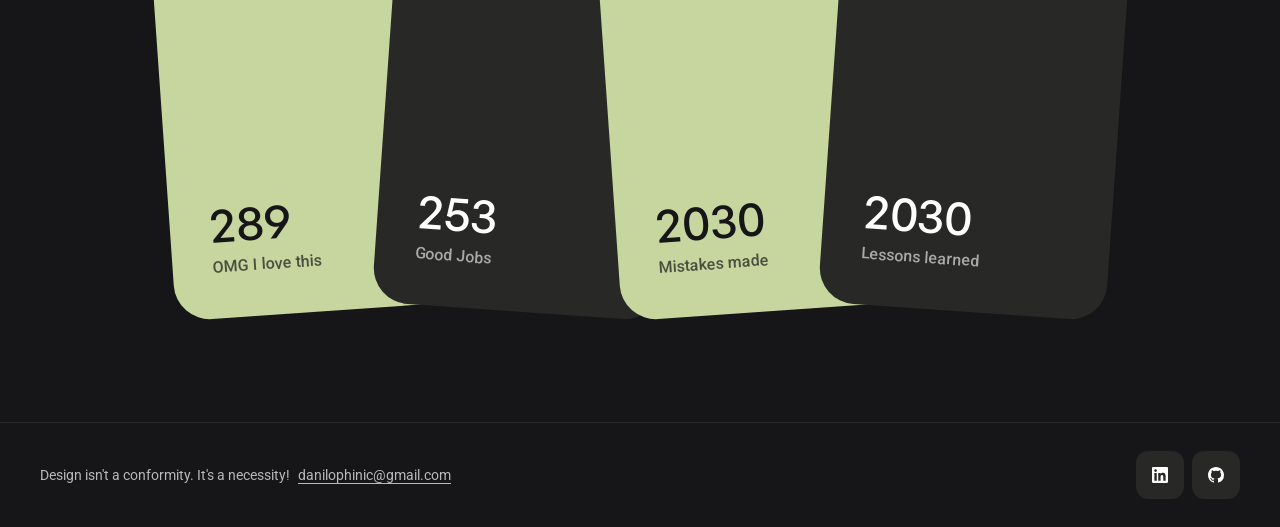
==== commit f551be9f: "Add Fuel Results media and Laurel homepage video" ====
--- a/index.html
+++ b/index.html
@@ -132,7 +132,8 @@
       <!-- Background image -->
       <div class="card-content">
         <div class="project-card-bg">
-          <img src="" alt="" class="project-bg-img" id="cardBgImg" />
+          <img src="" alt="" class="project-bg-media project-bg-img" id="cardBgImg" />
+          <video class="project-bg-media project-bg-video" id="cardBgVideo" muted loop playsinline preload="metadata" hidden aria-hidden="true"></video>
         </div>
         <div class="card-gradient"></div>
         <!-- Project info bottom-left -->
@@ -154,16 +155,28 @@
         <span class="slider-count" id="sliderCount">1 of 3</span>
         <div class="slider-avatars">
 
-          <!-- Avatar 1: Hooker Furniture — Frame10 simple img -->
-          <div class="avatar-btn avatar-btn--frame active" data-index="0" role="button" tabindex="0">
+          <!-- Avatar 1: Fuel Results -->
+          <div class="avatar-btn avatar-btn--sc active" data-index="0" role="button" tabindex="0">
+            <div class="avatar-circle avatar-circle--sc">
+              <div class="avatar-inner-sc">
+                <div class="avatar-crop-sc">
+                  <img src="images/fuel-results/icon.webp" alt="Fuel Results" />
+                </div>
+              </div>
+            </div>
+            <span class="avatar-label">Fuel Results</span>
+          </div>
+
+          <!-- Avatar 2: Hooker Furniture -->
+          <div class="avatar-btn avatar-btn--frame" data-index="1" role="button" tabindex="0">
             <div class="avatar-circle avatar-circle--frame">
               <img src="images/icons/avatar-hooker.svg" alt="Hooker" />
             </div>
             <span class="avatar-label">Hooker Furniture</span>
           </div>
 
-          <!-- Avatar 2: Laurel Wealth Planning — green badge + sprite crop -->
-          <div class="avatar-btn avatar-btn--laurel" data-index="1" role="button" tabindex="0">
+          <!-- Avatar 3: Laurel Wealth Planning -->
+          <div class="avatar-btn avatar-btn--laurel" data-index="2" role="button" tabindex="0">
             <div class="avatar-circle avatar-circle--laurel">
               <div class="avatar-inner-laurel">
                 <div class="avatar-crop-laurel">
@@ -172,18 +185,6 @@
               </div>
             </div>
             <span class="avatar-label">Laurel Wealth Planning</span>
-          </div>
-
-          <!-- Avatar 3: Fuel Results -->
-          <div class="avatar-btn avatar-btn--sc" data-index="2" role="button" tabindex="0">
-            <div class="avatar-circle avatar-circle--sc">
-              <div class="avatar-inner-sc">
-                <div class="avatar-crop-sc">
-                  <img src="images/icons/avatar-fuel-results.svg" alt="Fuel Results" />
-                </div>
-              </div>
-            </div>
-            <span class="avatar-label">Fuel Results</span>
           </div>
 
         </div>
@@ -239,9 +240,6 @@
       <a href="https://www.linkedin.com/in/danilo-hinic-739a11177/" target="_blank" rel="noopener noreferrer" class="footer-icon-link" aria-label="LinkedIn">
         <svg width="16" height="16" viewBox="0 0 24 24" fill="currentColor" aria-hidden="true"><path d="M20.447 20.452h-3.554v-5.569c0-1.328-.027-3.037-1.852-3.037-1.853 0-2.136 1.445-2.136 2.939v5.667H9.351V9h3.414v1.561h.046c.477-.9 1.637-1.85 3.37-1.85 3.601 0 4.267 2.37 4.267 5.455v6.286zM5.337 7.433c-1.144 0-2.063-.926-2.063-2.065 0-1.138.92-2.063 2.063-2.063 1.14 0 2.064.925 2.064 2.063 0 1.139-.925 2.065-2.064 2.065zm1.782 13.019H3.555V9h3.564v11.452zM22.225 0H1.771C.792 0 0 .774 0 1.729v20.542C0 23.227.792 24 1.771 24h20.451C23.2 24 24 23.227 24 22.271V1.729C24 .774 23.2 0 22.222 0h.003z"/></svg>
       </a>
-      <a href="mailto:danilophinic@gmail.com" class="footer-icon-link" aria-label="Email">
-        <svg width="16" height="16" viewBox="0 0 24 24" fill="none" stroke="currentColor" stroke-width="2" stroke-linecap="round" stroke-linejoin="round" aria-hidden="true"><rect x="2" y="4" width="20" height="16" rx="2"/><path d="m22 7-8.97 5.7a1.94 1.94 0 0 1-2.06 0L2 7"/></svg>
-      </a>
       <a href="https://github.com/danilotools" target="_blank" rel="noopener noreferrer" class="footer-icon-link" aria-label="GitHub">
         <svg width="16" height="16" viewBox="0 0 24 24" fill="currentColor" aria-hidden="true"><path d="M12 0C5.37 0 0 5.37 0 12c0 5.31 3.435 9.795 8.205 11.385.6.105.825-.255.825-.57 0-.285-.015-1.23-.015-2.235-3.015.555-3.795-.735-4.035-1.41-.135-.345-.72-1.41-1.23-1.695-.42-.225-1.02-.78-.015-.795.945-.015 1.62.87 1.845 1.23 1.08 1.815 2.805 1.305 3.495.99.105-.78.42-1.305.765-1.605-2.67-.3-5.46-1.335-5.46-5.925 0-1.305.465-2.385 1.23-3.225-.12-.3-.54-1.53.12-3.18 0 0 1.005-.315 3.3 1.23.96-.27 1.98-.405 3-.405s2.04.135 3 .405c2.295-1.56 3.3-1.23 3.3-1.23.66 1.65.24 2.88.12 3.18.765.84 1.23 1.905 1.23 3.225 0 4.605-2.805 5.625-5.475 5.925.435.375.81 1.095.81 2.22 0 1.605-.015 2.895-.015 3.3 0 .315.225.69.825.57A12.02 12.02 0 0 0 24 12c0-6.63-5.37-12-12-12z"/></svg>
       </a>
@@ -258,7 +256,7 @@
     <div class="transition-box"></div>
   </div>
 
-  <script src="main.js"></script>
+  <script src="main.js?v=fr-media"></script>
   <script src="transition.js"></script>
 </body>
 </html>
--- a/style.css
+++ b/style.css
@@ -159,26 +159,6 @@
   .email-toast { transition: none; }
 }
 
-.fuel-image-placeholder {
-  aspect-ratio: 5 / 3;
-  display: flex;
-  flex-direction: column;
-  align-items: center;
-  justify-content: center;
-  gap: 12px;
-  padding: 24px;
-  text-align: center;
-  background: var(--dark-card);
-  color: var(--muted);
-  font-size: 14px;
-}
-.fuel-image-placeholder strong {
-  color: var(--green);
-  font-family: 'General Sans', sans-serif;
-  font-size: clamp(20px, 3vw, 32px);
-  font-weight: 500;
-}
-
 /* ── HERO ── */
 .hero {
   display: flex;
@@ -453,12 +433,14 @@
   inset: 0;
 }
 
-.project-bg-img {
+.project-bg-media {
+  display: block;
   width: 100%;
   height: 100%;
   object-fit: cover;
   opacity: 0.55;
 }
+.project-bg-media[hidden] { display: none; }
 
 /* Dark gradient so bottom text is always readable */
 .card-gradient {
@@ -592,12 +574,12 @@
 
 /* Fuel Results project badge */
 .project-icon.icon--sc {
-  background: #000;
-  padding: 4px;
+  background: #f4511e;
+  padding: 0;
 }
 .card-icon-inner-sc {
-  width: 24px;
-  height: 24px;
+  width: 100%;
+  height: 100%;
   position: relative;
   overflow: hidden;
   flex-shrink: 0;
@@ -769,9 +751,9 @@
 
 /* Fuel Results selector badge */
 .avatar-circle--sc {
-  background: #000;
+  background: #f4511e;
   border: 2px solid #222124;
-  padding: 4px;
+  padding: 0;
 }
 .avatar-inner-sc {
   width: 100%;
@@ -782,8 +764,8 @@
 }
 /* 23x16px window, same as Figma */
 .avatar-crop-sc {
-  width: 24px;
-  height: 24px;
+  width: 100%;
+  height: 100%;
   position: relative;
   overflow: hidden;
   flex-shrink: 0;
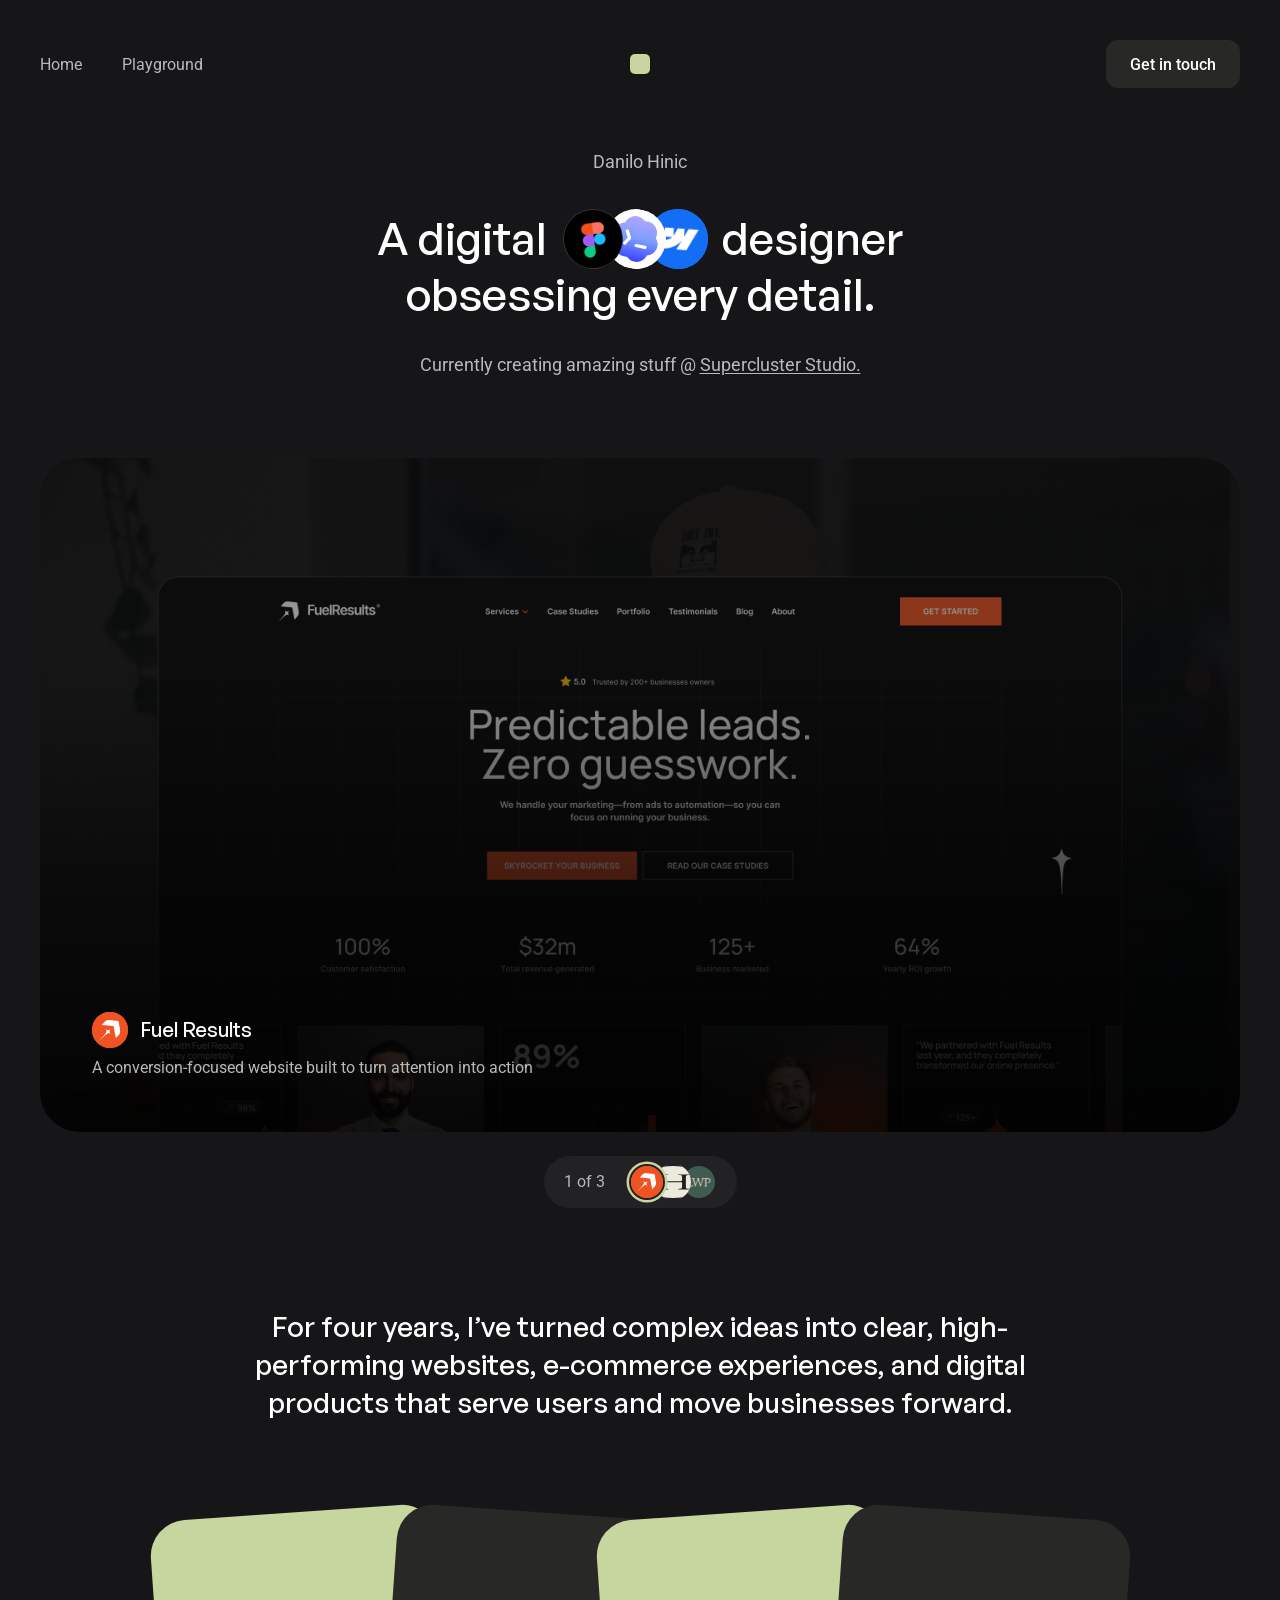
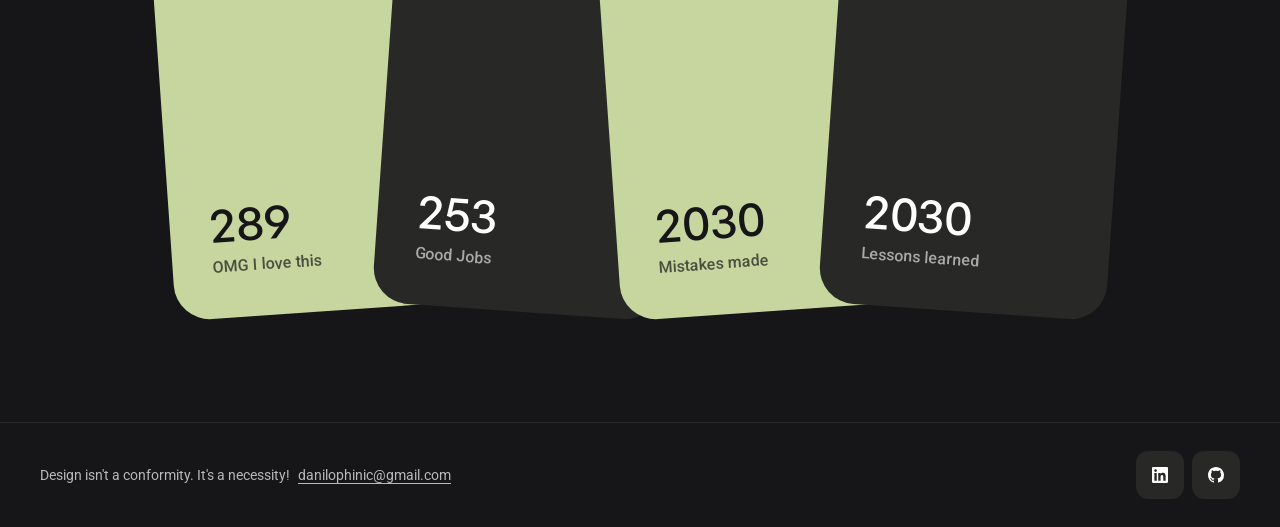
==== commit c6713d55: "Strengthen homepage introduction" ====
--- a/index.html
+++ b/index.html
@@ -196,11 +196,8 @@
   <section class="about-section" aria-label="About and metrics">
     <h2 class="sr-only">About</h2>
     <p class="about-text">
-      Four years designing for <span class="about-white">agencies</span> and brands —
-      <span class="about-green">websites</span>,
-      <span class="about-green">e-commerce platforms</span>, and
-      <span class="about-green">digital tools</span>
-      built around usability, business goals, and visual clarity.
+      For four years, I’ve turned complex ideas into clear, high-performing websites,
+      e-commerce experiences, and digital products that serve users and move businesses forward.
     </p>
 
     <div class="metrics">
--- a/style.css
+++ b/style.css
@@ -77,6 +77,10 @@
 
 .header.site-header-autohide.is-header-hidden {
   transform: translateY(-100%);
+}
+
+body.header-is-hidden .sp-sidebar {
+  top: 24px;
 }
 
 @media (prefers-reduced-motion: reduce) {
